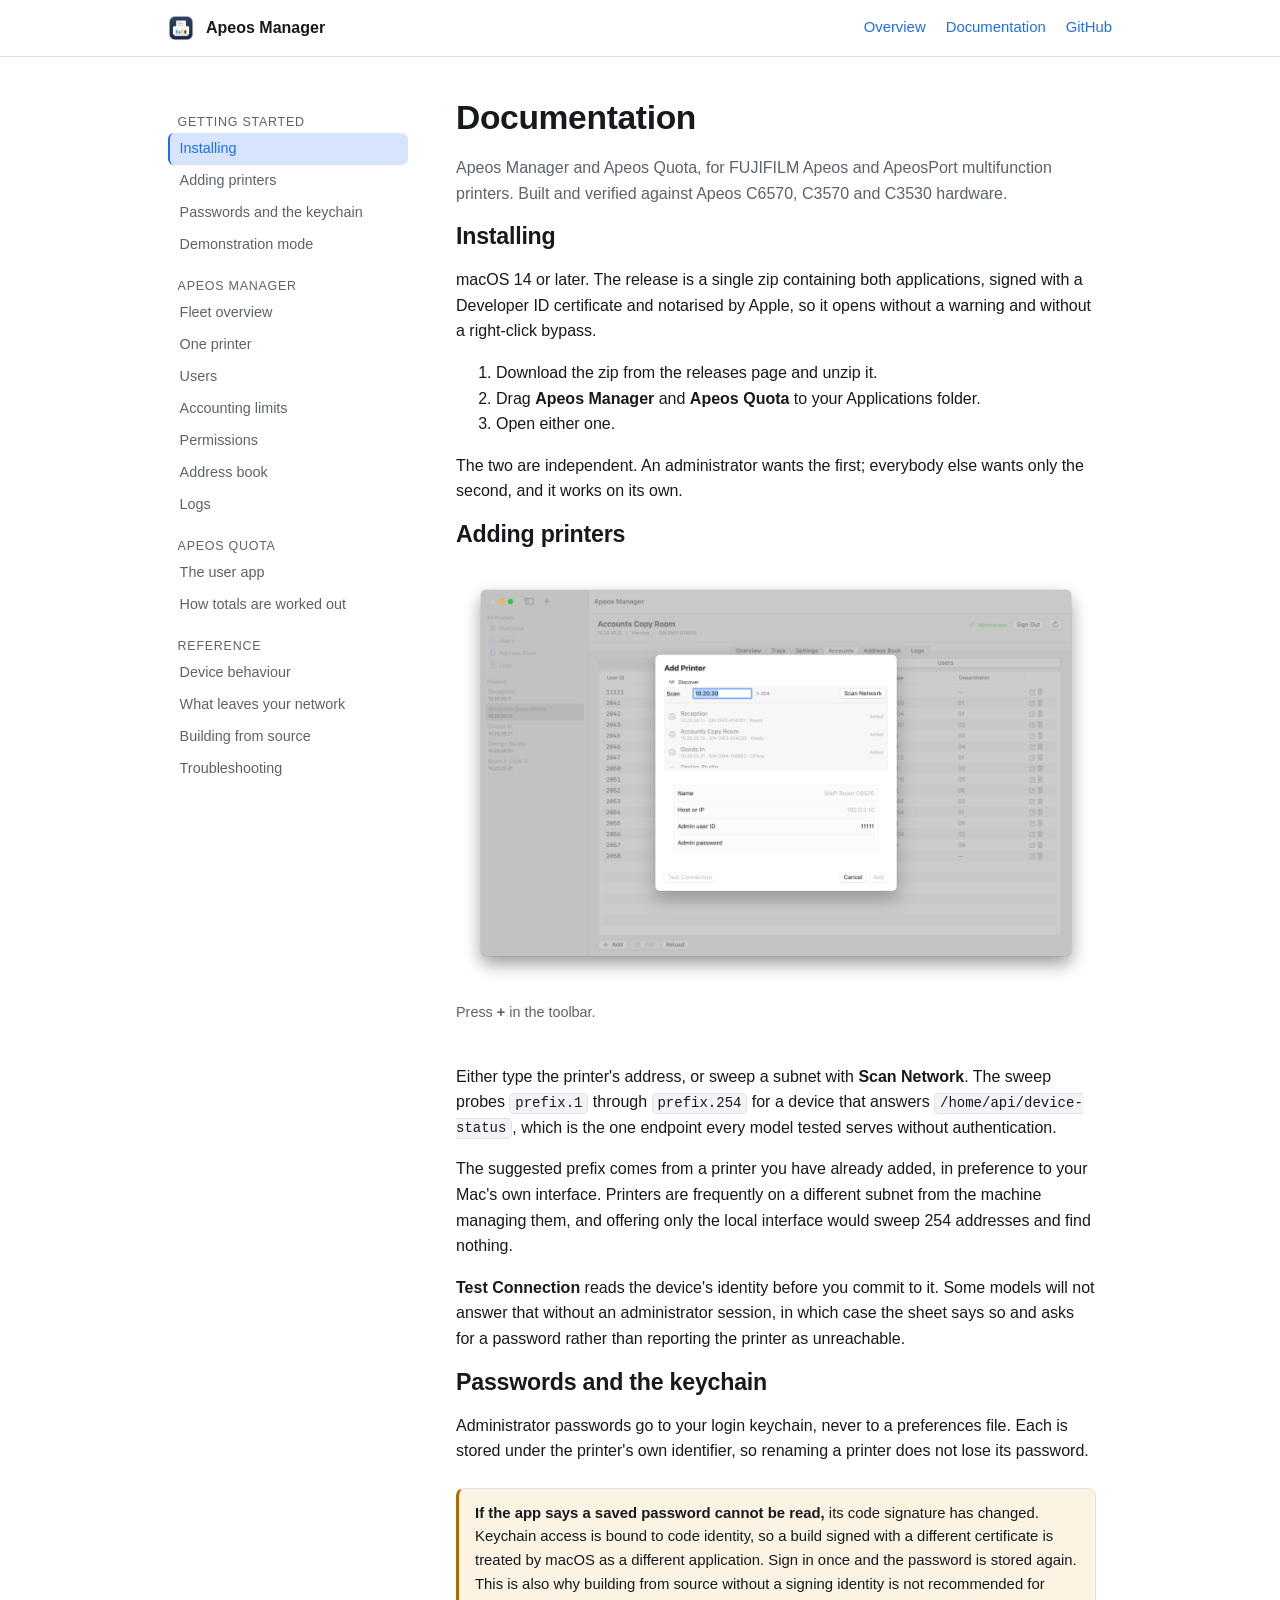
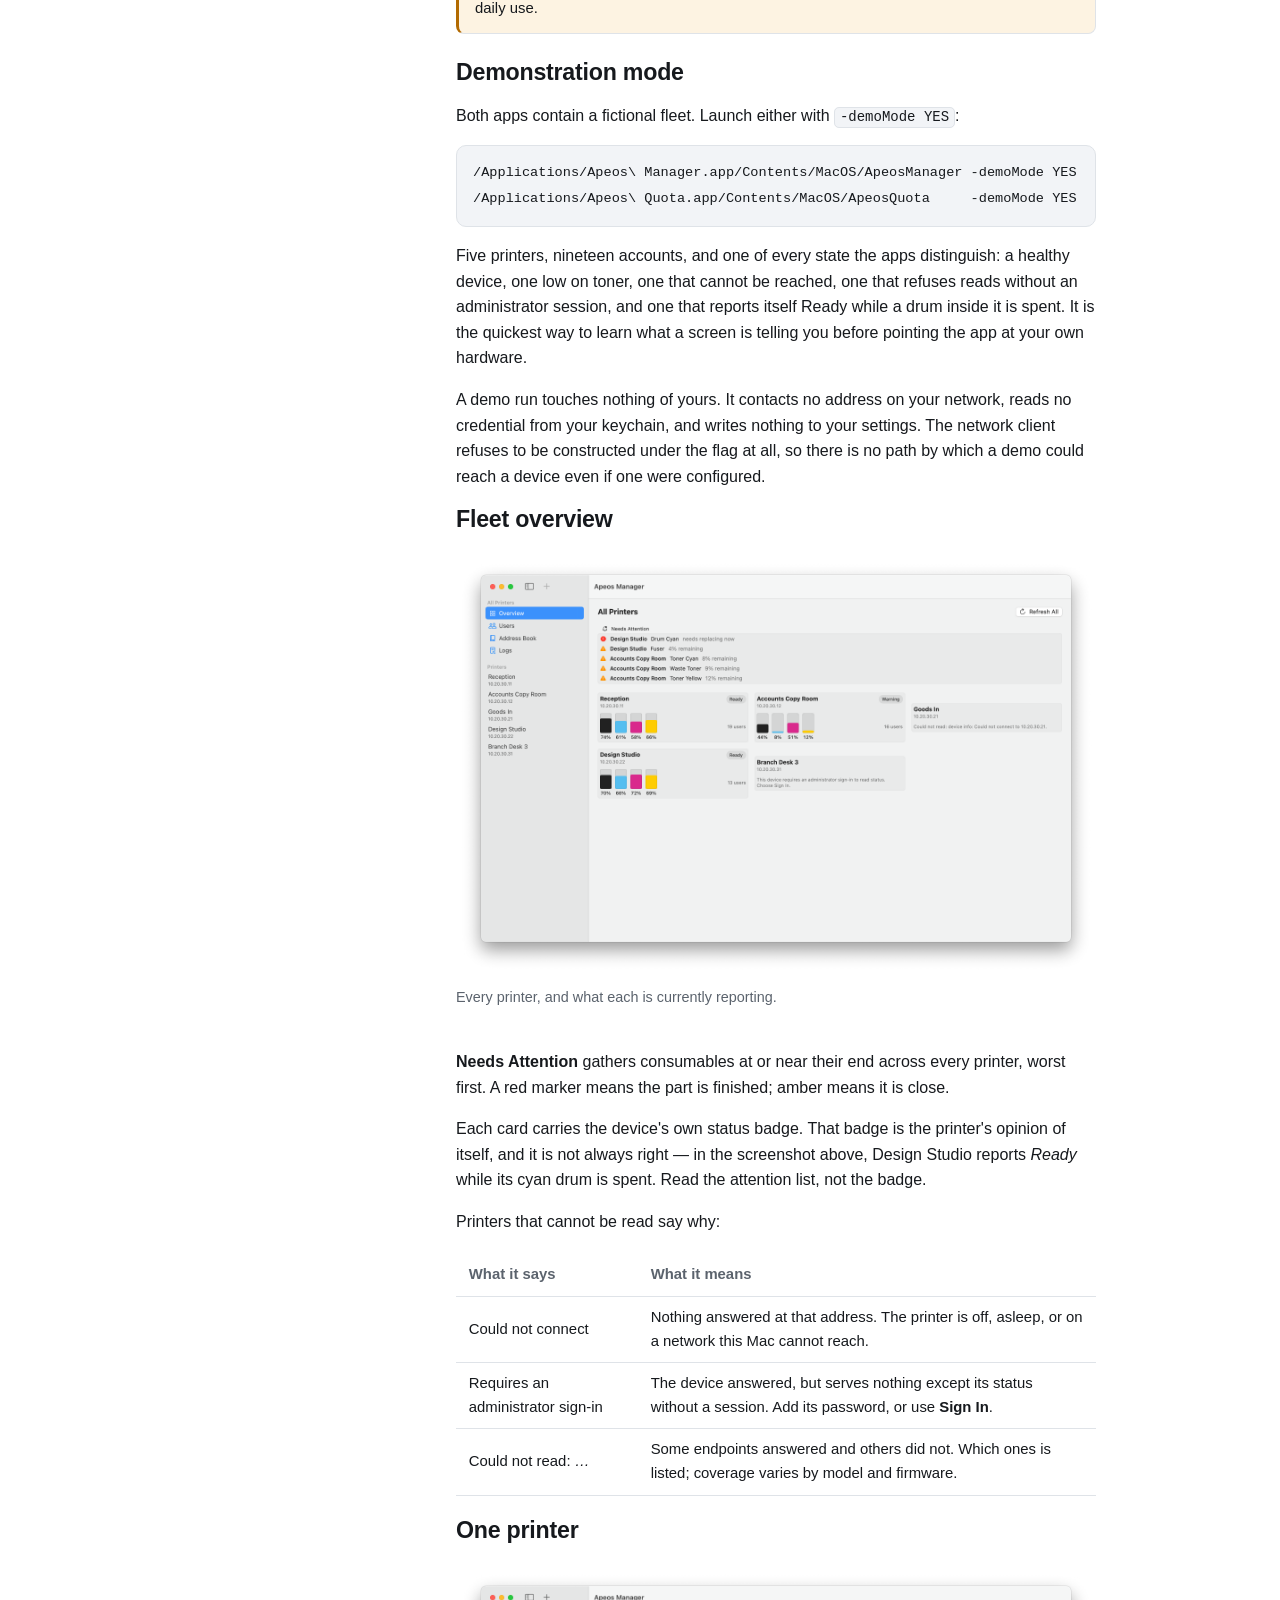
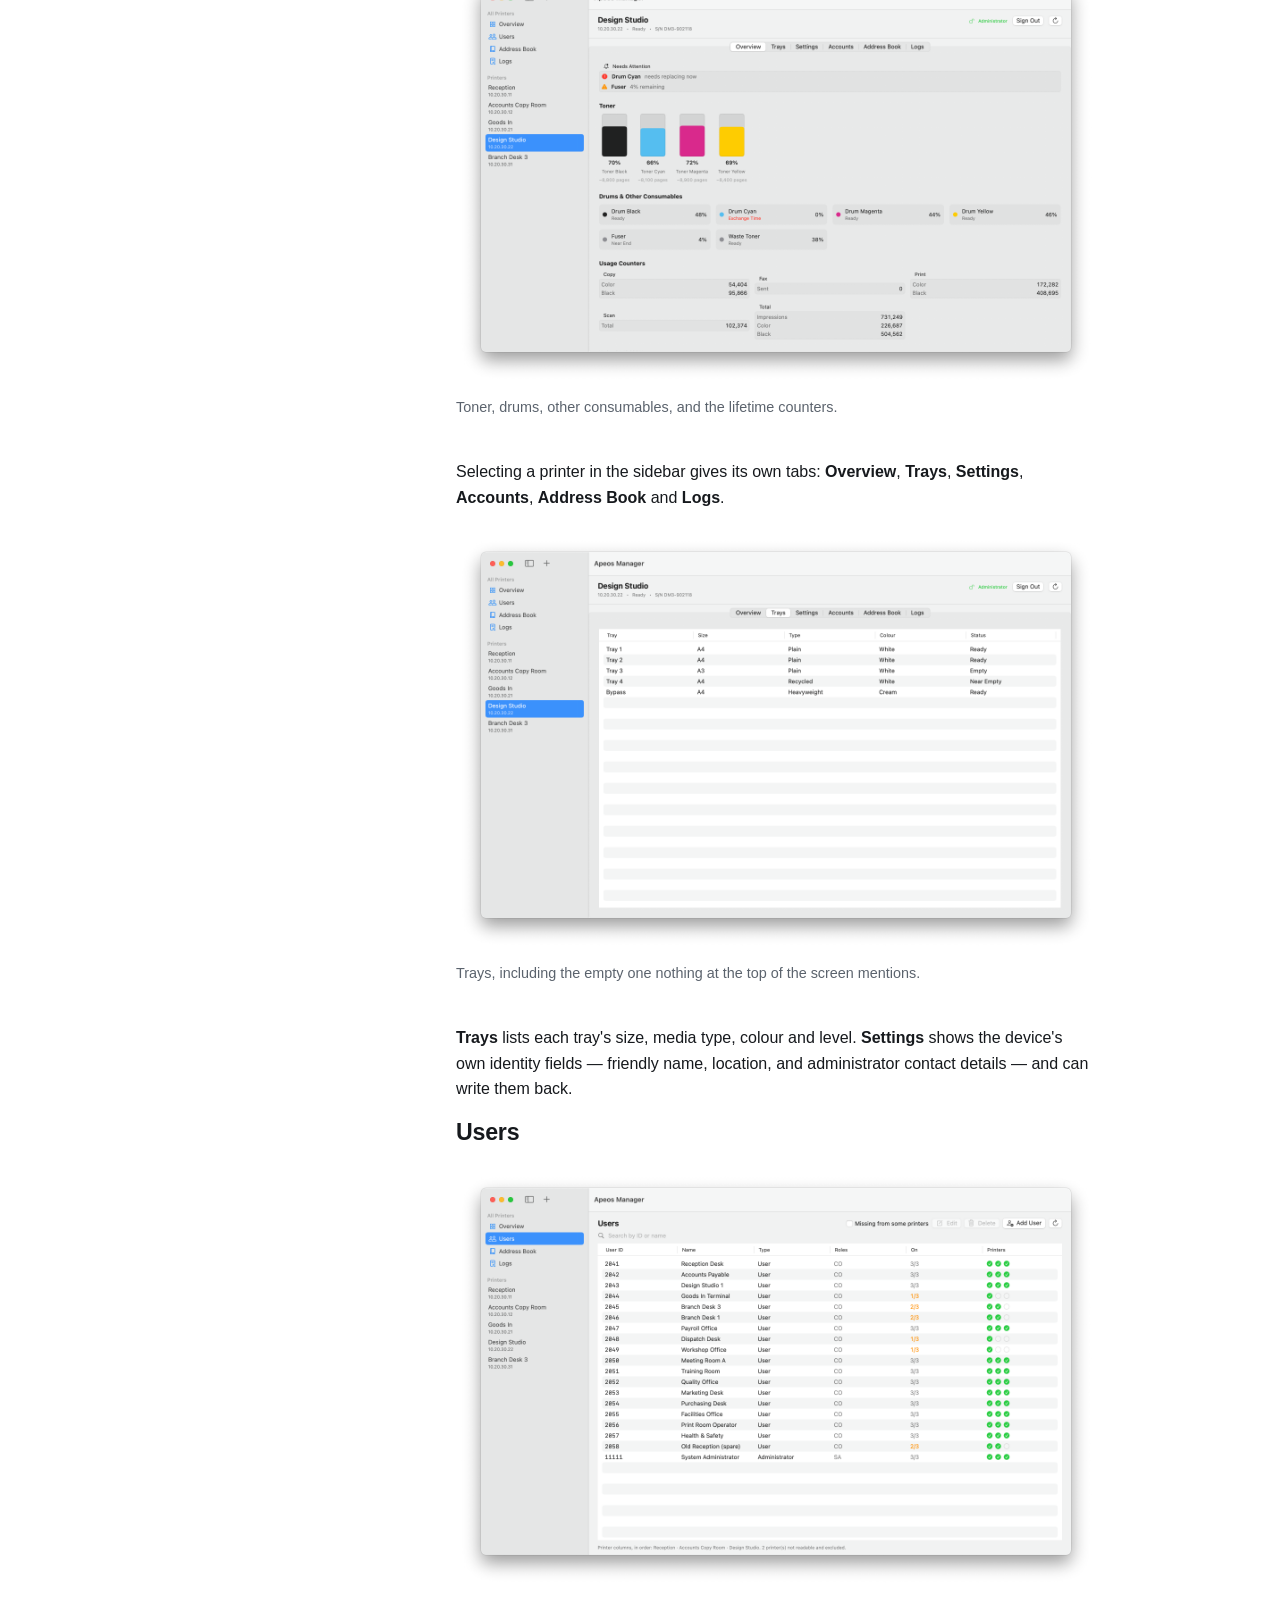
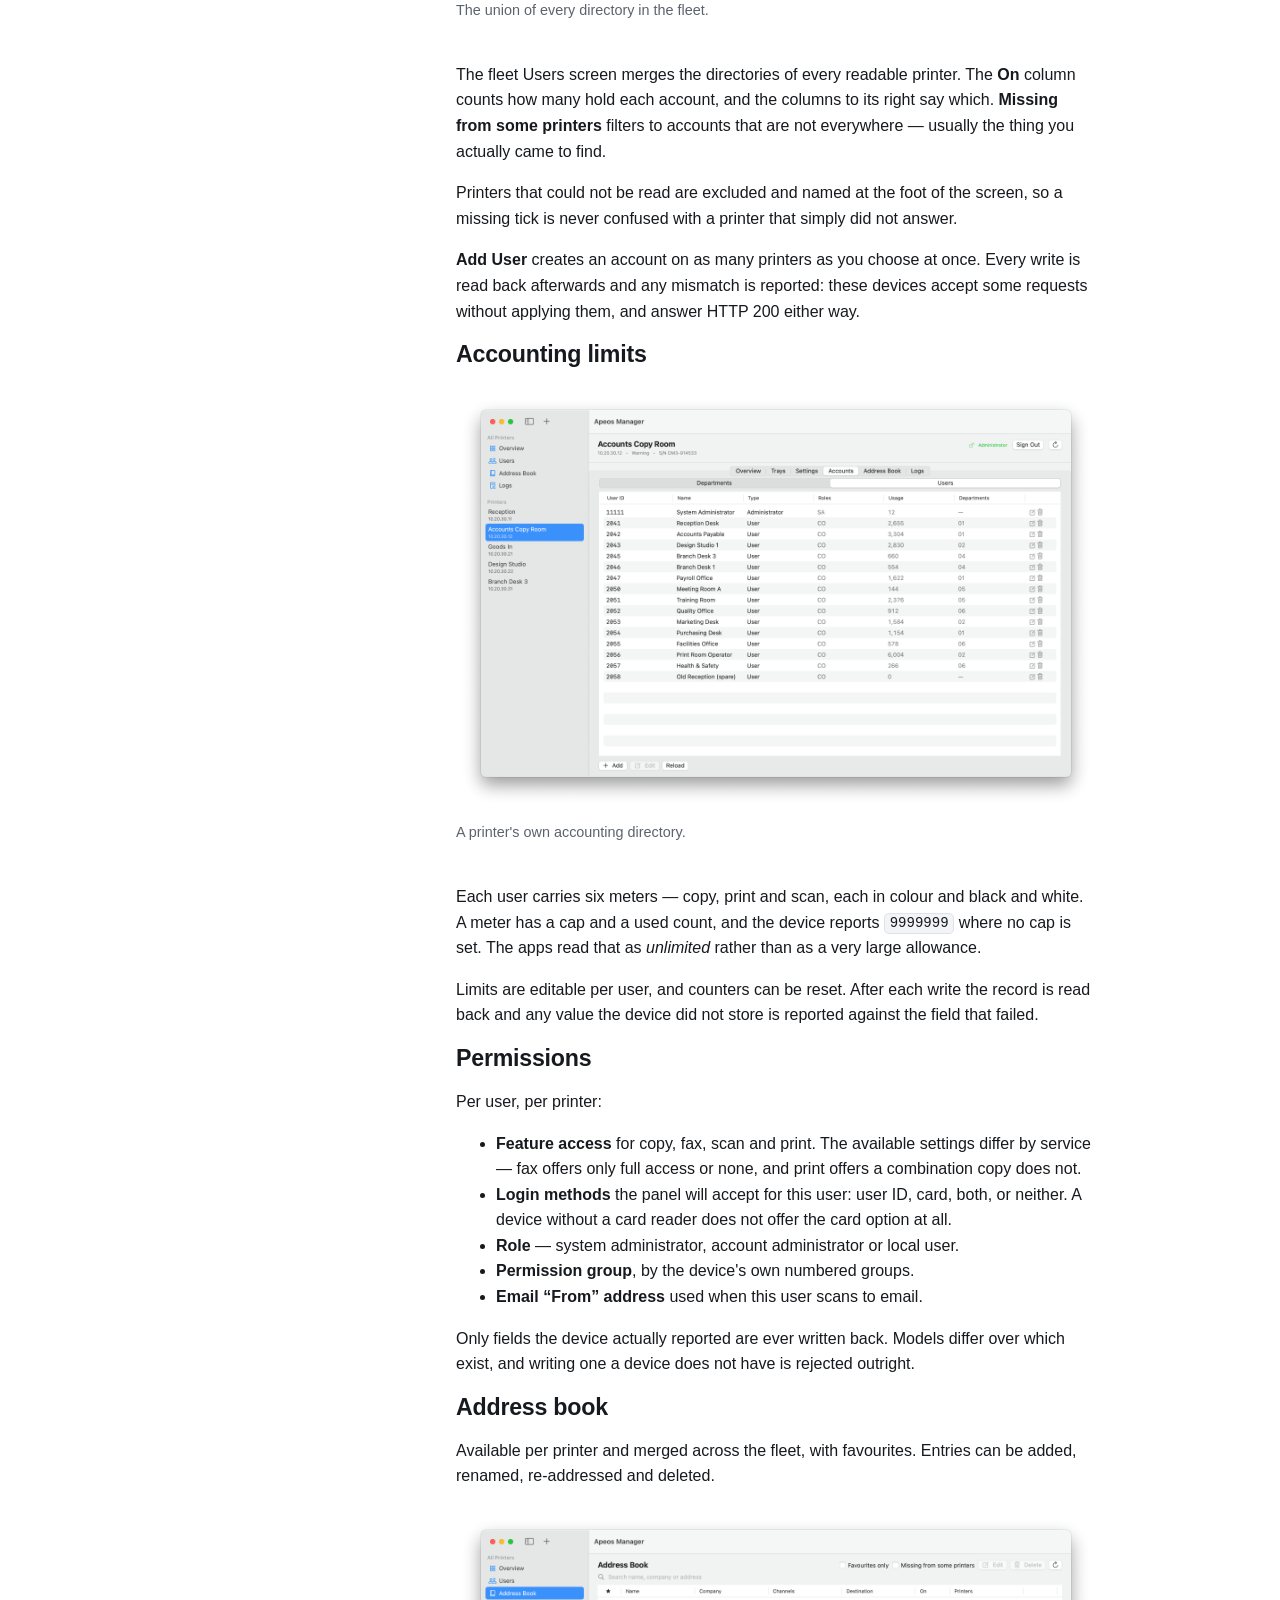
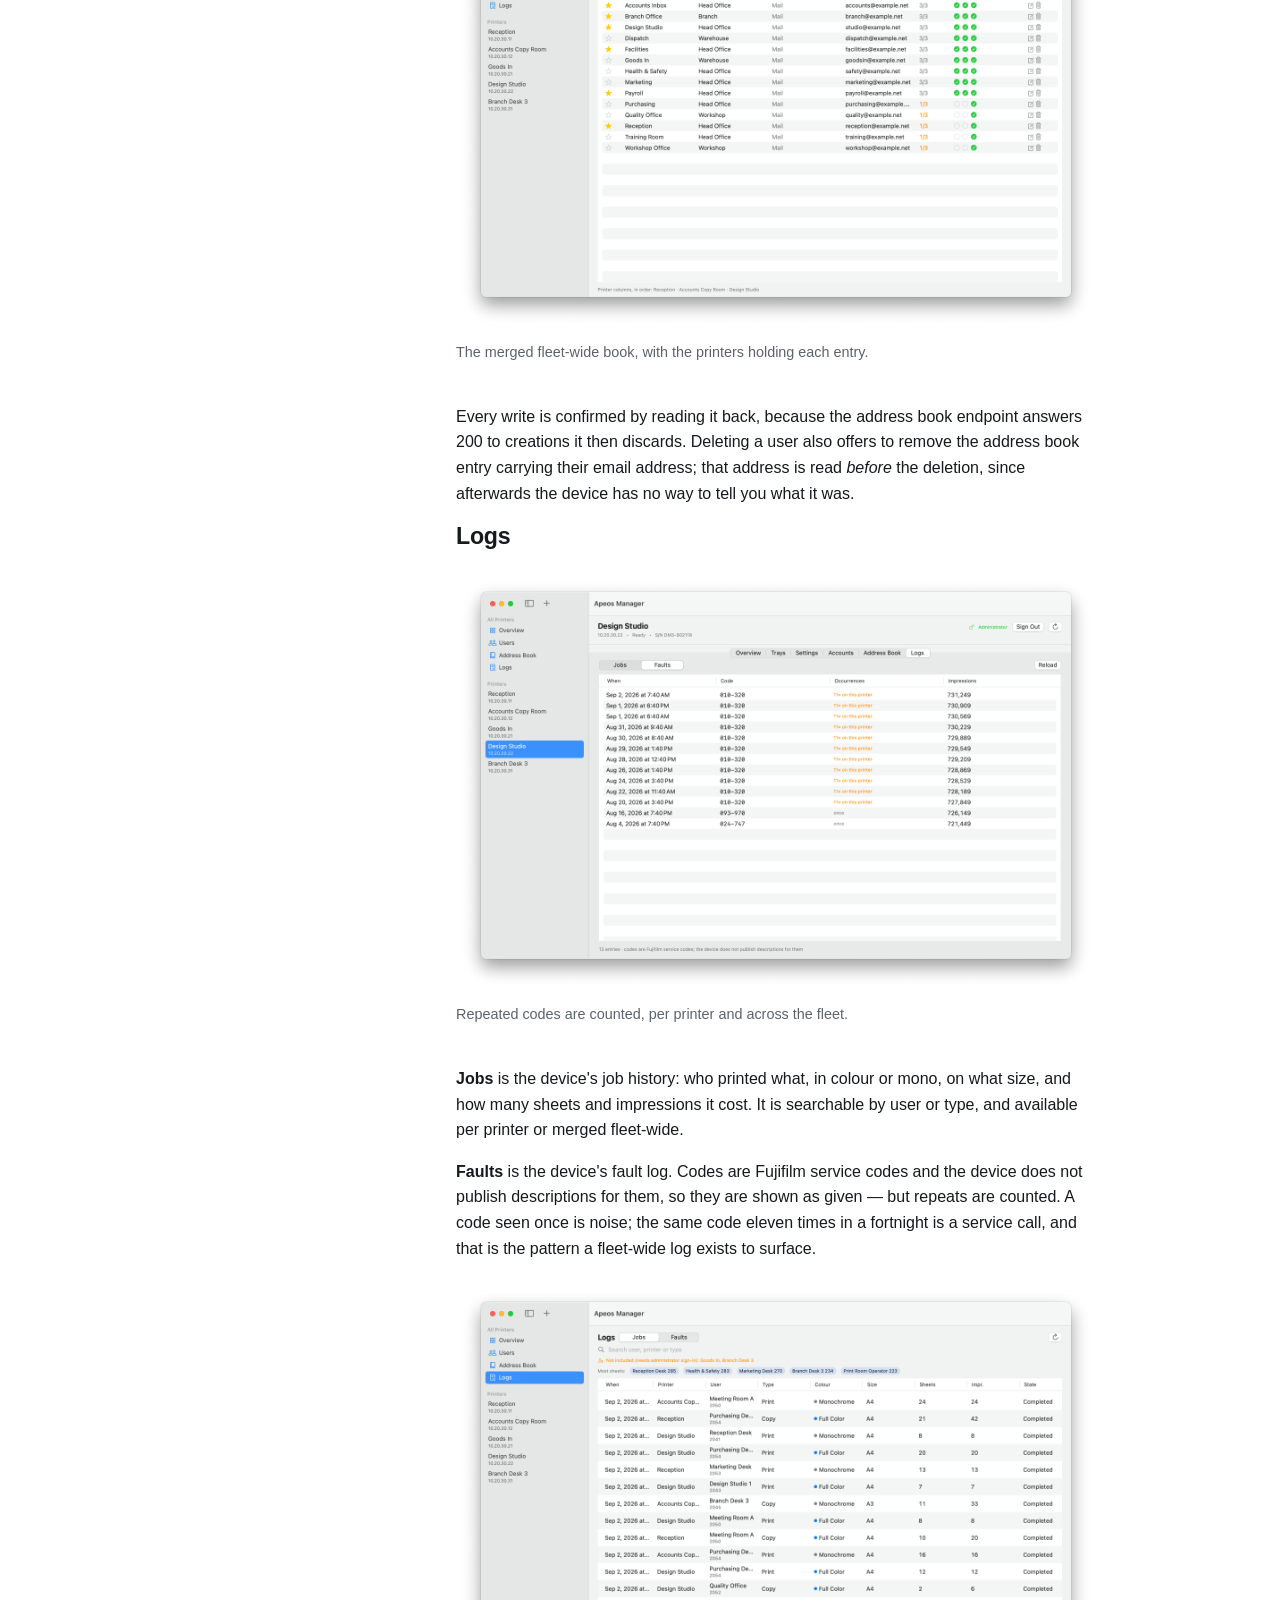
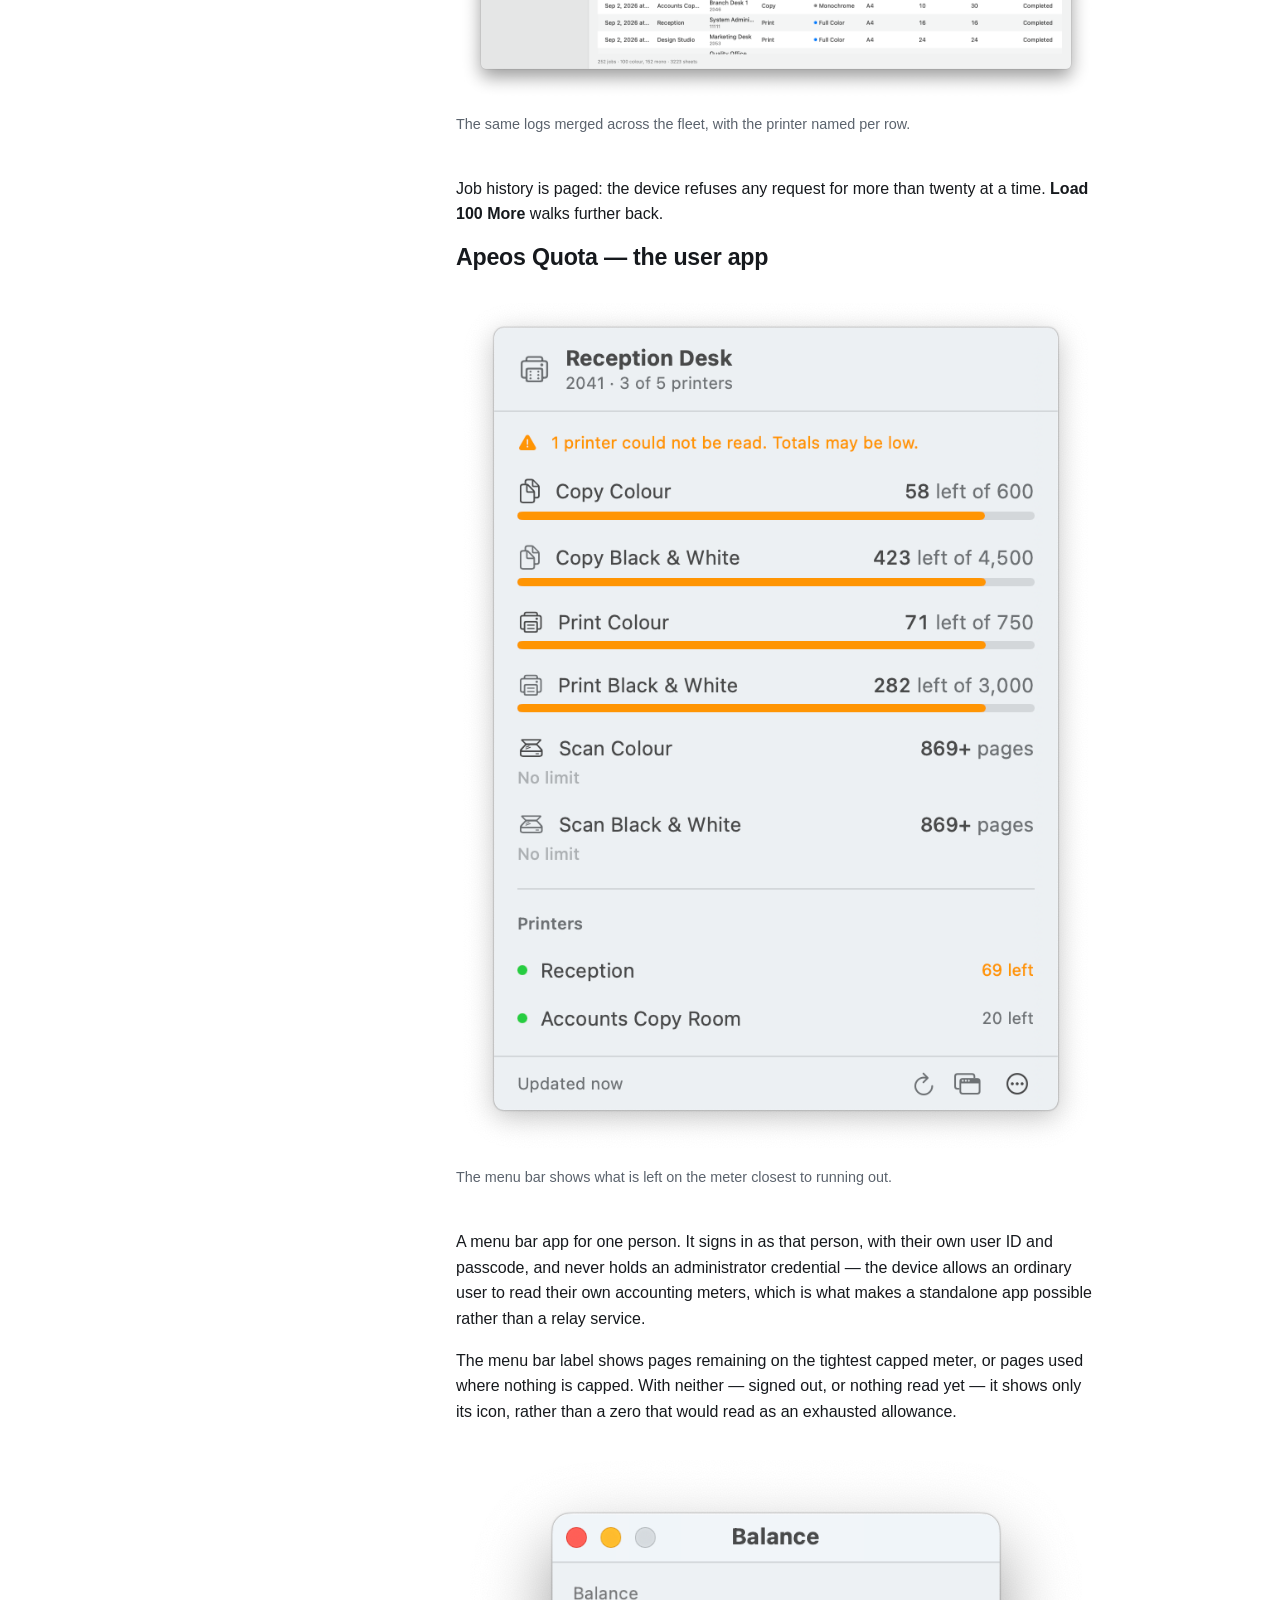
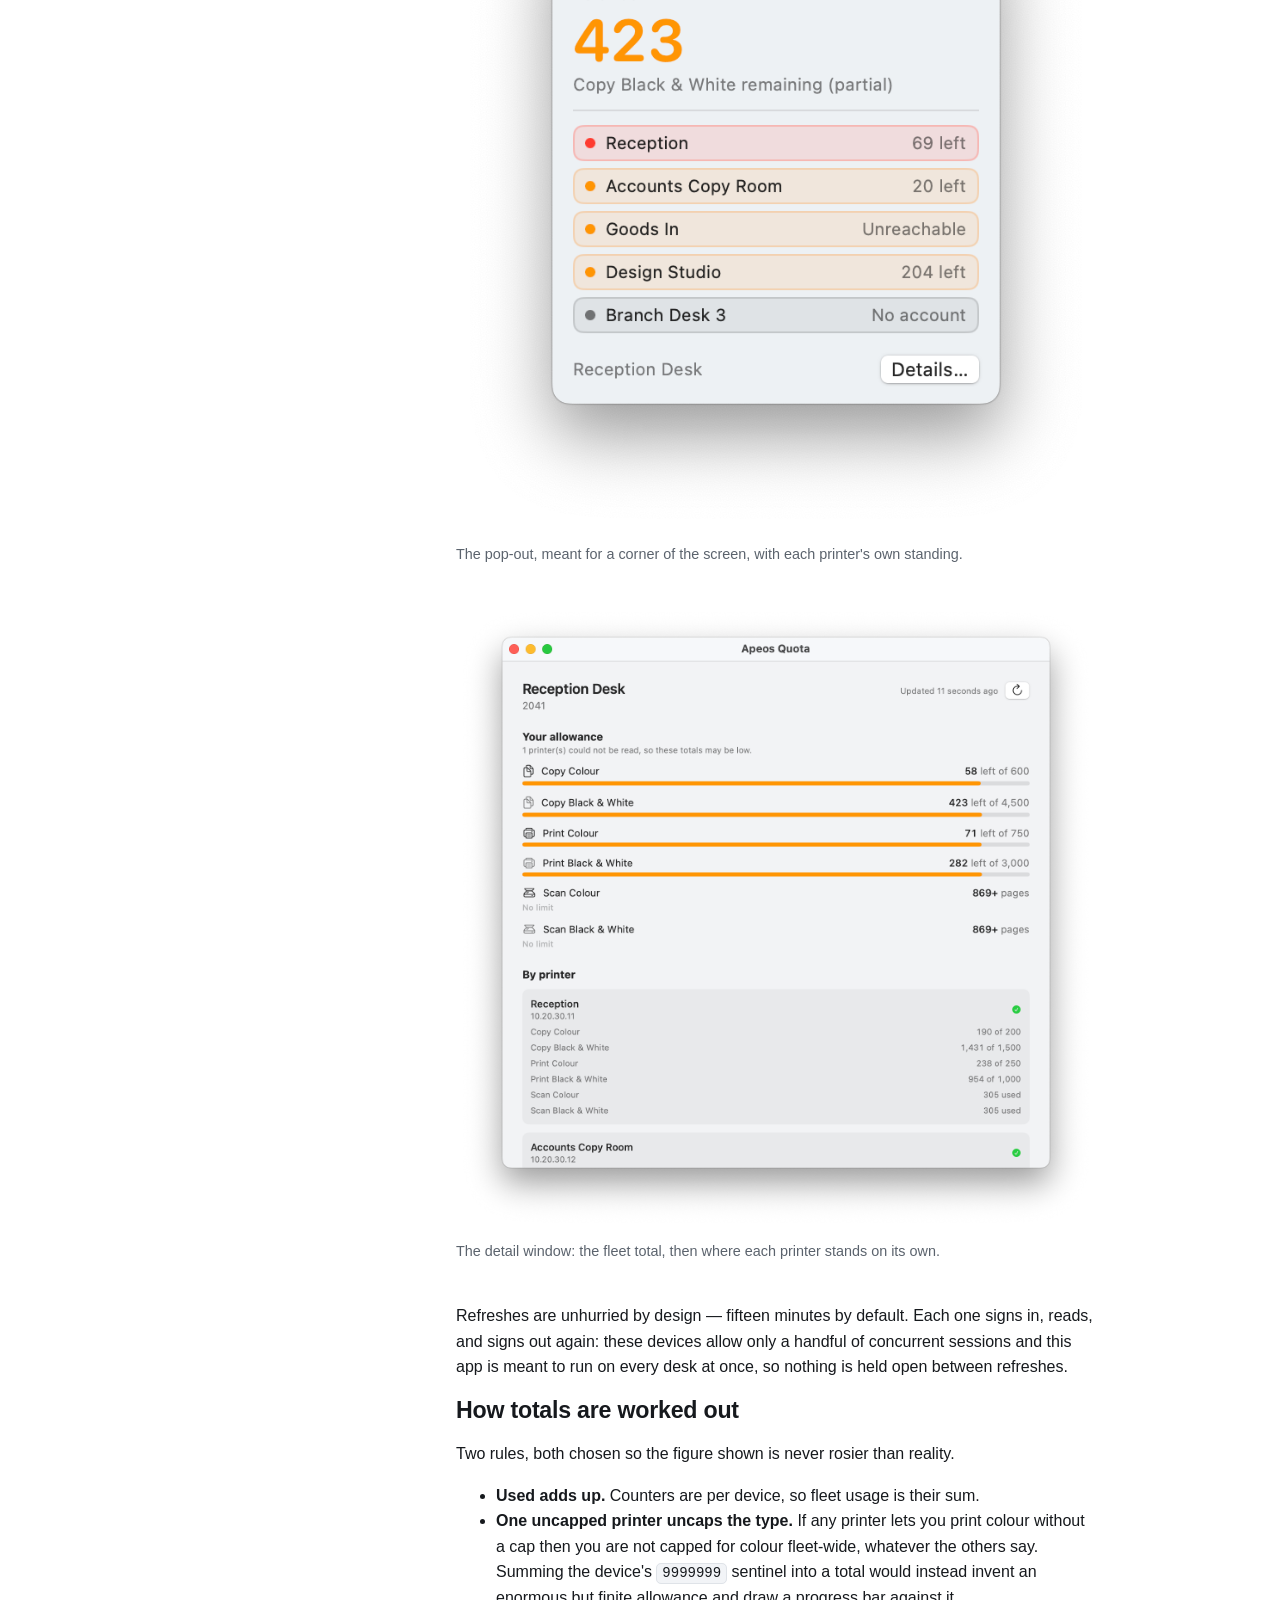
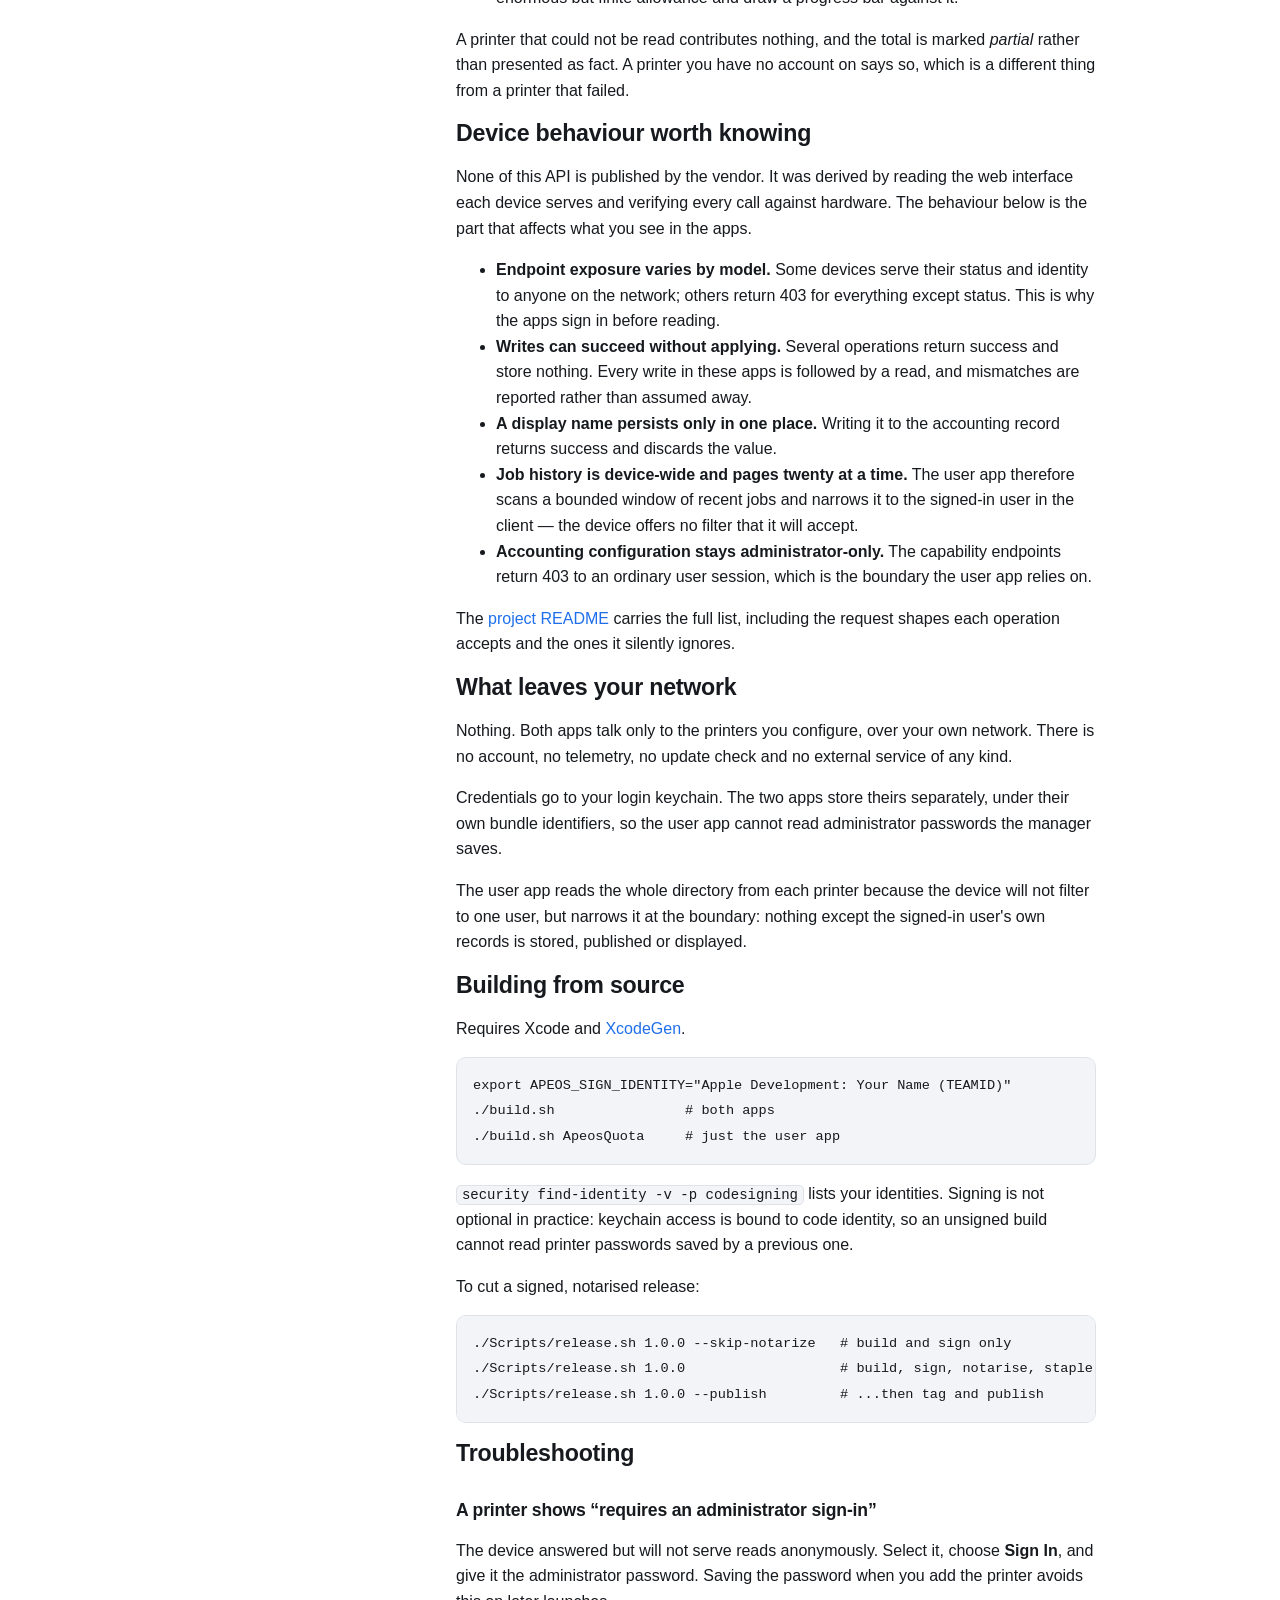
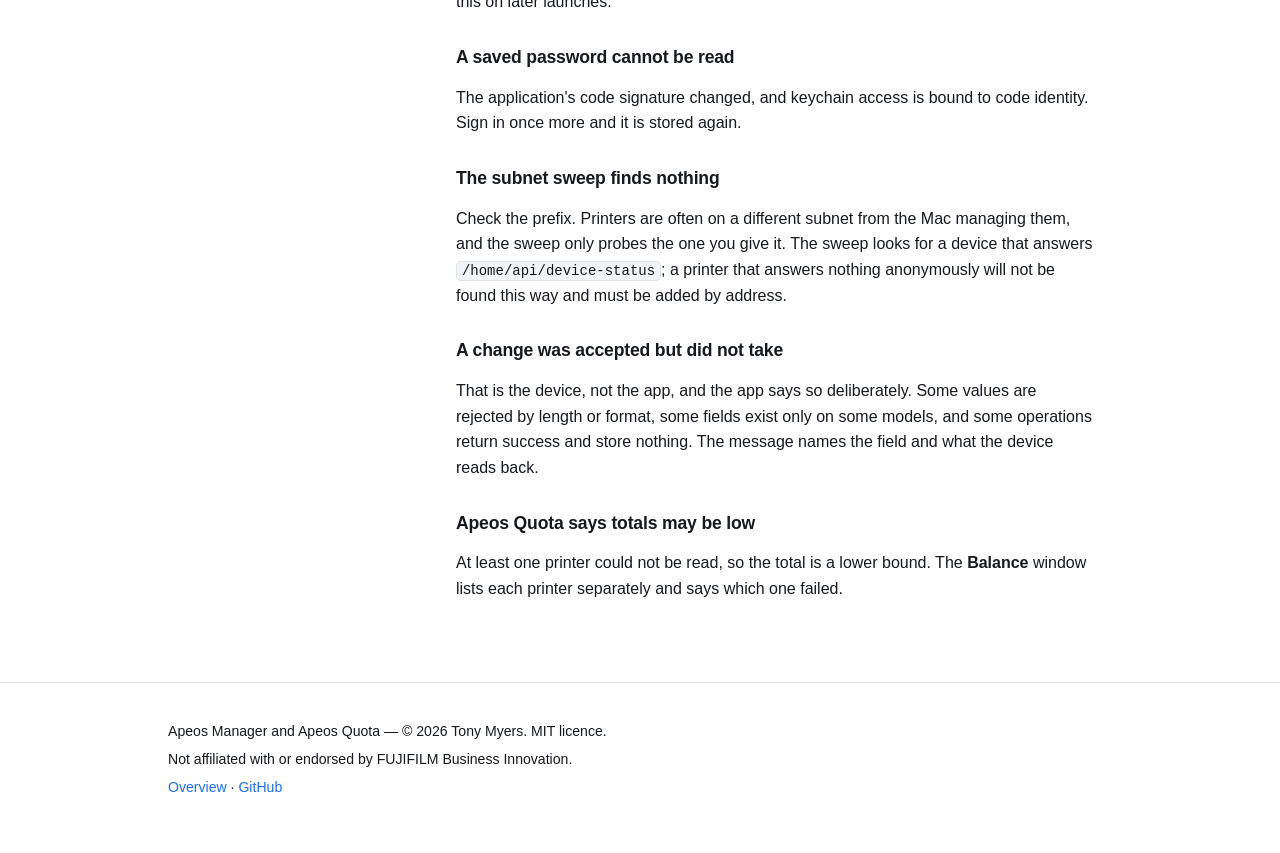
==== docs/documentation.html @ cca81536 "Add the documentation site Plain HTML and one stylesheet: no Jekyll, no generator, no npm, so what i" ====
<!doctype html>
<html lang="en">
<head>
<meta charset="utf-8">
<meta name="viewport" content="width=device-width, initial-scale=1">
<title>Documentation — Apeos Manager</title>
<meta name="description" content="The manual for Apeos Manager and Apeos Quota: every screen, what the devices allow, and the behaviour worth knowing before changing anything.">
<link rel="icon" href="assets/favicon.png" type="image/png">
<link rel="stylesheet" href="assets/style.css">
</head>
<body>

<header class="site-head">
  <div class="wrap">
    <img src="assets/icon.png" alt="Apeos Manager icon">
    <span class="name">Apeos Manager</span>
    <nav>
      <a href="index.html">Overview</a>
      <a href="documentation.html">Documentation</a>
      <a href="https://github.com/tony-nz/ApeosManager">GitHub</a>
    </nav>
  </div>
</header>

<main class="wrap" style="padding-top:2.5rem">
<div class="doc">

  <aside class="doc-nav">
    <ul>
      <li class="group">Getting started</li>
      <li><a href="#install">Installing</a></li>
      <li><a href="#adding">Adding printers</a></li>
      <li><a href="#passwords">Passwords and the keychain</a></li>
      <li><a href="#demo">Demonstration mode</a></li>

      <li class="group">Apeos Manager</li>
      <li><a href="#fleet-overview">Fleet overview</a></li>
      <li><a href="#printer">One printer</a></li>
      <li><a href="#users">Users</a></li>
      <li><a href="#usage">Accounting limits</a></li>
      <li><a href="#permissions">Permissions</a></li>
      <li><a href="#address-book">Address book</a></li>
      <li><a href="#logs">Logs</a></li>

      <li class="group">Apeos Quota</li>
      <li><a href="#quota">The user app</a></li>
      <li><a href="#quota-totals">How totals are worked out</a></li>

      <li class="group">Reference</li>
      <li><a href="#behaviour">Device behaviour</a></li>
      <li><a href="#privacy">What leaves your network</a></li>
      <li><a href="#building">Building from source</a></li>
      <li><a href="#troubleshooting">Troubleshooting</a></li>
    </ul>
  </aside>

  <div class="doc-body prose">
    <h1>Documentation</h1>
    <p class="dim">
      Apeos Manager and Apeos Quota, for FUJIFILM Apeos and ApeosPort multifunction
      printers. Built and verified against Apeos C6570, C3570 and C3530 hardware.
    </p>

    <section id="install">
      <h2>Installing</h2>
      <p>
        macOS 14 or later. The release is a single zip containing both applications,
        signed with a Developer ID certificate and notarised by Apple, so it opens
        without a warning and without a right-click bypass.
      </p>
      <ol>
        <li>Download the zip from the releases page and unzip it.</li>
        <li>Drag <strong>Apeos Manager</strong> and <strong>Apeos Quota</strong> to your
            Applications folder.</li>
        <li>Open either one.</li>
      </ol>
      <p>
        The two are independent. An administrator wants the first; everybody else wants
        only the second, and it works on its own.
      </p>
    </section>

    <section id="adding">
      <h2>Adding printers</h2>
      <figure>
        <img src="screenshots/add-printer.png"
             alt="The Add Printer sheet: a Scan field pre-filled with a subnet prefix, a
                  Scan Network button, a list of discovered printers with addresses,
                  serial numbers and status, and fields for name, host, admin user ID
                  and admin password.">
        <figcaption>Press <strong>+</strong> in the toolbar.</figcaption>
      </figure>
      <p>
        Either type the printer's address, or sweep a subnet with <strong>Scan
        Network</strong>. The sweep probes <code>prefix.1</code> through
        <code>prefix.254</code> for a device that answers
        <code>/home/api/device-status</code>, which is the one endpoint every model
        tested serves without authentication.
      </p>
      <p>
        The suggested prefix comes from a printer you have already added, in preference
        to your Mac's own interface. Printers are frequently on a different subnet from
        the machine managing them, and offering only the local interface would sweep 254
        addresses and find nothing.
      </p>
      <p>
        <strong>Test Connection</strong> reads the device's identity before you commit to
        it. Some models will not answer that without an administrator session, in which
        case the sheet says so and asks for a password rather than reporting the printer
        as unreachable.
      </p>
    </section>

    <section id="passwords">
      <h2>Passwords and the keychain</h2>
      <p>
        Administrator passwords go to your login keychain, never to a preferences file.
        Each is stored under the printer's own identifier, so renaming a printer does not
        lose its password.
      </p>
      <div class="note">
        <strong>If the app says a saved password cannot be read,</strong> its code
        signature has changed. Keychain access is bound to code identity, so a build
        signed with a different certificate is treated by macOS as a different
        application. Sign in once and the password is stored again. This is also why
        building from source without a signing identity is not recommended for daily use.
      </div>
    </section>

    <section id="demo">
      <h2>Demonstration mode</h2>
      <p>
        Both apps contain a fictional fleet. Launch either with
        <code>-demoMode YES</code>:
      </p>
<pre><code>/Applications/Apeos\ Manager.app/Contents/MacOS/ApeosManager -demoMode YES
/Applications/Apeos\ Quota.app/Contents/MacOS/ApeosQuota     -demoMode YES</code></pre>
      <p>
        Five printers, nineteen accounts, and one of every state the apps distinguish: a
        healthy device, one low on toner, one that cannot be reached, one that refuses
        reads without an administrator session, and one that reports itself Ready while a
        drum inside it is spent. It is the quickest way to learn what a screen is telling
        you before pointing the app at your own hardware.
      </p>
      <p>
        A demo run touches nothing of yours. It contacts no address on your network,
        reads no credential from your keychain, and writes nothing to your settings. The
        network client refuses to be constructed under the flag at all, so there is no
        path by which a demo could reach a device even if one were configured.
      </p>
    </section>

    <section id="fleet-overview">
      <h2>Fleet overview</h2>
      <figure>
        <img src="screenshots/fleet-overview.png"
             alt="Fleet overview with a Needs Attention list above cards for each
                  printer, showing ready, warning, unreachable and sign-in-required
                  states side by side.">
        <figcaption>Every printer, and what each is currently reporting.</figcaption>
      </figure>
      <p>
        <strong>Needs Attention</strong> gathers consumables at or near their end across
        every printer, worst first. A red marker means the part is finished; amber means
        it is close.
      </p>
      <p>
        Each card carries the device's own status badge. That badge is the printer's
        opinion of itself, and it is not always right &mdash; in the screenshot above,
        Design Studio reports <em>Ready</em> while its cyan drum is spent. Read the
        attention list, not the badge.
      </p>
      <p>Printers that cannot be read say why:</p>
      <div class="table-scroll">
        <table>
          <thead><tr><th>What it says</th><th>What it means</th></tr></thead>
          <tbody>
            <tr>
              <td>Could not connect</td>
              <td>Nothing answered at that address. The printer is off, asleep, or on a
                  network this Mac cannot reach.</td>
            </tr>
            <tr>
              <td>Requires an administrator sign-in</td>
              <td>The device answered, but serves nothing except its status without a
                  session. Add its password, or use <strong>Sign In</strong>.</td>
            </tr>
            <tr>
              <td>Could not read: <em>&hellip;</em></td>
              <td>Some endpoints answered and others did not. Which ones is listed;
                  coverage varies by model and firmware.</td>
            </tr>
          </tbody>
        </table>
      </div>
    </section>

    <section id="printer">
      <h2>One printer</h2>
      <figure>
        <img src="screenshots/printer-overview.png"
             alt="A single printer's Overview tab: header reading Ready, four toner
                  gauges near seventy per cent, a consumables list with Drum Cyan at zero
                  per cent marked Exchange Time and the fuser at four per cent, and usage
                  counters below.">
        <figcaption>Toner, drums, other consumables, and the lifetime counters.</figcaption>
      </figure>
      <p>
        Selecting a printer in the sidebar gives its own tabs: <strong>Overview</strong>,
        <strong>Trays</strong>, <strong>Settings</strong>, <strong>Accounts</strong>,
        <strong>Address Book</strong> and <strong>Logs</strong>.
      </p>
      <figure>
        <img src="screenshots/printer-trays.png"
             alt="A printer's Trays tab listing five trays with their paper size, media
                  type, colour and level, one of them empty.">
        <figcaption>Trays, including the empty one nothing at the top of the screen mentions.</figcaption>
      </figure>
      <p>
        <strong>Trays</strong> lists each tray's size, media type, colour and level.
        <strong>Settings</strong> shows the device's own identity fields &mdash; friendly
        name, location, and administrator contact details &mdash; and can write them
        back.
      </p>
    </section>

    <section id="users">
      <h2>Users</h2>
      <figure>
        <img src="screenshots/fleet-users.png"
             alt="The fleet-wide Users list: accounts with ID, name, type and role, a
                  count of how many printers hold each account, and a tick per printer
                  column.">
        <figcaption>The union of every directory in the fleet.</figcaption>
      </figure>
      <p>
        The fleet Users screen merges the directories of every readable printer. The
        <strong>On</strong> column counts how many hold each account, and the columns to
        its right say which. <strong>Missing from some printers</strong> filters to
        accounts that are not everywhere &mdash; usually the thing you actually came to
        find.
      </p>
      <p>
        Printers that could not be read are excluded and named at the foot of the screen,
        so a missing tick is never confused with a printer that simply did not answer.
      </p>
      <p>
        <strong>Add User</strong> creates an account on as many printers as you choose at
        once. Every write is read back afterwards and any mismatch is reported: these
        devices accept some requests without applying them, and answer HTTP 200 either
        way.
      </p>
    </section>

    <section id="usage">
      <h2>Accounting limits</h2>
      <figure>
        <img src="screenshots/printer-accounts.png"
             alt="One printer's Accounts tab showing its users with per-user usage totals
                  and department numbers, and Departments and Users segments above.">
        <figcaption>A printer's own accounting directory.</figcaption>
      </figure>
      <p>
        Each user carries six meters &mdash; copy, print and scan, each in colour and
        black and white. A meter has a cap and a used count, and the device reports
        <code>9999999</code> where no cap is set. The apps read that as
        <em>unlimited</em> rather than as a very large allowance.
      </p>
      <p>
        Limits are editable per user, and counters can be reset. After each write the
        record is read back and any value the device did not store is reported against
        the field that failed.
      </p>
    </section>

    <section id="permissions">
      <h2>Permissions</h2>
      <p>Per user, per printer:</p>
      <ul>
        <li><strong>Feature access</strong> for copy, fax, scan and print. The available
            settings differ by service &mdash; fax offers only full access or none, and
            print offers a combination copy does not.</li>
        <li><strong>Login methods</strong> the panel will accept for this user: user ID,
            card, both, or neither. A device without a card reader does not offer the
            card option at all.</li>
        <li><strong>Role</strong> &mdash; system administrator, account administrator or
            local user.</li>
        <li><strong>Permission group</strong>, by the device's own numbered groups.</li>
        <li><strong>Email &ldquo;From&rdquo; address</strong> used when this user scans to
            email.</li>
      </ul>
      <p>
        Only fields the device actually reported are ever written back. Models differ over
        which exist, and writing one a device does not have is rejected outright.
      </p>
    </section>

    <section id="address-book">
      <h2>Address book</h2>
      <p>
        Available per printer and merged across the fleet, with favourites. Entries can be
        added, renamed, re-addressed and deleted.
      </p>
      <figure>
        <img src="screenshots/fleet-address-book.png"
             alt="The fleet-wide address book, listing contacts with their email
                  addresses and which printers hold each entry.">
        <figcaption>The merged fleet-wide book, with the printers holding each entry.</figcaption>
      </figure>
      <p>
        Every write is confirmed by reading it back, because the address book endpoint
        answers 200 to creations it then discards. Deleting a user also offers to remove
        the address book entry carrying their email address; that address is read
        <em>before</em> the deletion, since afterwards the device has no way to tell you
        what it was.
      </p>
    </section>

    <section id="logs">
      <h2>Logs</h2>
      <figure>
        <img src="screenshots/printer-faults.png"
             alt="A printer's fault log: fault code 010-320 listed eleven times over a
                  fortnight, each row marked eleven times on this printer, alongside two
                  one-off codes.">
        <figcaption>Repeated codes are counted, per printer and across the fleet.</figcaption>
      </figure>
      <p>
        <strong>Jobs</strong> is the device's job history: who printed what, in colour or
        mono, on what size, and how many sheets and impressions it cost. It is searchable
        by user or type, and available per printer or merged fleet-wide.
      </p>
      <p>
        <strong>Faults</strong> is the device's fault log. Codes are Fujifilm service
        codes and the device does not publish descriptions for them, so they are shown as
        given &mdash; but repeats are counted. A code seen once is noise; the same code
        eleven times in a fortnight is a service call, and that is the pattern a
        fleet-wide log exists to surface.
      </p>
      <figure>
        <img src="screenshots/fleet-logs.png"
             alt="The fleet-wide log view, merging job history from every printer with a
                  column naming which printer each job ran on.">
        <figcaption>The same logs merged across the fleet, with the printer named per row.</figcaption>
      </figure>
      <p>
        Job history is paged: the device refuses any request for more than twenty at a
        time. <strong>Load 100 More</strong> walks further back.
      </p>
    </section>

    <section id="quota">
      <h2>Apeos Quota &mdash; the user app</h2>
      <figure>
        <img src="screenshots/quota-menu-bar.png"
             alt="The Apeos Quota popover showing Reception Desk's six meters, four
                  capped and close to their limits, two uncapped, and a warning that one
                  printer could not be read.">
        <figcaption>The menu bar shows what is left on the meter closest to running out.</figcaption>
      </figure>
      <p>
        A menu bar app for one person. It signs in as that person, with their own user ID
        and passcode, and never holds an administrator credential &mdash; the device
        allows an ordinary user to read their own accounting meters, which is what makes a
        standalone app possible rather than a relay service.
      </p>
      <p>
        The menu bar label shows pages remaining on the tightest capped meter, or pages
        used where nothing is capped. With neither &mdash; signed out, or nothing read yet
        &mdash; it shows only its icon, rather than a zero that would read as an exhausted
        allowance.
      </p>
      <figure>
        <img src="screenshots/quota-balance.png"
             alt="The Balance window: a large 423 for Copy Black and White remaining
                  marked partial, above a list of five printers showing amounts left,
                  one unreachable and one with no account.">
        <figcaption>
          The pop-out, meant for a corner of the screen, with each printer's own standing.
        </figcaption>
      </figure>
      <figure>
        <img src="screenshots/quota-detail.png"
             alt="The Apeos Quota detail window: Your allowance with six meters, then a
                  By printer section giving each device's own used-of-limit figures.">
        <figcaption>
          The detail window: the fleet total, then where each printer stands on its own.
        </figcaption>
      </figure>
      <p>
        Refreshes are unhurried by design &mdash; fifteen minutes by default. Each one
        signs in, reads, and signs out again: these devices allow only a handful of
        concurrent sessions and this app is meant to run on every desk at once, so nothing
        is held open between refreshes.
      </p>
    </section>

    <section id="quota-totals">
      <h2>How totals are worked out</h2>
      <p>Two rules, both chosen so the figure shown is never rosier than reality.</p>
      <ul>
        <li>
          <strong>Used adds up.</strong> Counters are per device, so fleet usage is their
          sum.
        </li>
        <li>
          <strong>One uncapped printer uncaps the type.</strong> If any printer lets you
          print colour without a cap then you are not capped for colour fleet-wide,
          whatever the others say. Summing the device's <code>9999999</code> sentinel into
          a total would instead invent an enormous but finite allowance and draw a
          progress bar against it.
        </li>
      </ul>
      <p>
        A printer that could not be read contributes nothing, and the total is marked
        <em>partial</em> rather than presented as fact. A printer you have no account on
        says so, which is a different thing from a printer that failed.
      </p>
    </section>

    <section id="behaviour">
      <h2>Device behaviour worth knowing</h2>
      <p>
        None of this API is published by the vendor. It was derived by reading the web
        interface each device serves and verifying every call against hardware. The
        behaviour below is the part that affects what you see in the apps.
      </p>
      <ul>
        <li>
          <strong>Endpoint exposure varies by model.</strong> Some devices serve their
          status and identity to anyone on the network; others return 403 for everything
          except status. This is why the apps sign in before reading.
        </li>
        <li>
          <strong>Writes can succeed without applying.</strong> Several operations return
          success and store nothing. Every write in these apps is followed by a read, and
          mismatches are reported rather than assumed away.
        </li>
        <li>
          <strong>A display name persists only in one place.</strong> Writing it to the
          accounting record returns success and discards the value.
        </li>
        <li>
          <strong>Job history is device-wide and pages twenty at a time.</strong> The user
          app therefore scans a bounded window of recent jobs and narrows it to the
          signed-in user in the client &mdash; the device offers no filter that it will
          accept.
        </li>
        <li>
          <strong>Accounting configuration stays administrator-only.</strong> The
          capability endpoints return 403 to an ordinary user session, which is the
          boundary the user app relies on.
        </li>
      </ul>
      <p>
        The <a href="https://github.com/tony-nz/ApeosManager#findings-worth-knowing">project
        README</a> carries the full list, including the request shapes each operation
        accepts and the ones it silently ignores.
      </p>
    </section>

    <section id="privacy">
      <h2>What leaves your network</h2>
      <p>
        Nothing. Both apps talk only to the printers you configure, over your own network.
        There is no account, no telemetry, no update check and no external service of any
        kind.
      </p>
      <p>
        Credentials go to your login keychain. The two apps store theirs separately, under
        their own bundle identifiers, so the user app cannot read administrator passwords
        the manager saves.
      </p>
      <p>
        The user app reads the whole directory from each printer because the device will
        not filter to one user, but narrows it at the boundary: nothing except the
        signed-in user's own records is stored, published or displayed.
      </p>
    </section>

    <section id="building">
      <h2>Building from source</h2>
      <p>Requires Xcode and <a href="https://github.com/yonaskolb/XcodeGen">XcodeGen</a>.</p>
<pre><code>export APEOS_SIGN_IDENTITY="Apple Development: Your Name (TEAMID)"
./build.sh                # both apps
./build.sh ApeosQuota     # just the user app</code></pre>
      <p>
        <code>security find-identity -v -p codesigning</code> lists your identities.
        Signing is not optional in practice: keychain access is bound to code identity, so
        an unsigned build cannot read printer passwords saved by a previous one.
      </p>
      <p>To cut a signed, notarised release:</p>
<pre><code>./Scripts/release.sh 1.0.0 --skip-notarize   # build and sign only
./Scripts/release.sh 1.0.0                   # build, sign, notarise, staple
./Scripts/release.sh 1.0.0 --publish         # ...then tag and publish</code></pre>
    </section>

    <section id="troubleshooting">
      <h2>Troubleshooting</h2>
      <h3>A printer shows &ldquo;requires an administrator sign-in&rdquo;</h3>
      <p>
        The device answered but will not serve reads anonymously. Select it, choose
        <strong>Sign In</strong>, and give it the administrator password. Saving the
        password when you add the printer avoids this on later launches.
      </p>

      <h3>A saved password cannot be read</h3>
      <p>
        The application's code signature changed, and keychain access is bound to code
        identity. Sign in once more and it is stored again.
      </p>

      <h3>The subnet sweep finds nothing</h3>
      <p>
        Check the prefix. Printers are often on a different subnet from the Mac managing
        them, and the sweep only probes the one you give it. The sweep looks for a device
        that answers <code>/home/api/device-status</code>; a printer that answers nothing
        anonymously will not be found this way and must be added by address.
      </p>

      <h3>A change was accepted but did not take</h3>
      <p>
        That is the device, not the app, and the app says so deliberately. Some values are
        rejected by length or format, some fields exist only on some models, and some
        operations return success and store nothing. The message names the field and what
        the device reads back.
      </p>

      <h3>Apeos Quota says totals may be low</h3>
      <p>
        At least one printer could not be read, so the total is a lower bound. The
        <strong>Balance</strong> window lists each printer separately and says which one
        failed.
      </p>
    </section>
  </div>

</div>
</main>

<footer>
  <div class="wrap">
    <p>Apeos Manager and Apeos Quota &mdash; &copy; 2026 Tony Myers. MIT licence.</p>
    <p>Not affiliated with or endorsed by FUJIFILM Business Innovation.</p>
    <p><a href="index.html">Overview</a> &middot;
       <a href="https://github.com/tony-nz/ApeosManager">GitHub</a></p>
  </div>
</footer>

<script>
// Scrollspy. A *set* of visible sections is tracked and the topmost wins, so scrolling
// up highlights the same section that scrolling down did -- taking whichever entry
// happened to fire last does not.
(function () {
    var sections = Array.prototype.slice.call(document.querySelectorAll('.doc-body section'));
    var links = Array.prototype.slice.call(document.querySelectorAll('.doc-nav a'));
    if (!sections.length || !('IntersectionObserver' in window)) { return; }
    var visible = {};

    var observer = new IntersectionObserver(function (entries) {
        entries.forEach(function (entry) {
            if (entry.isIntersecting) { visible[entry.target.id] = true; }
            else { delete visible[entry.target.id]; }
        });
        var current = null;
        for (var i = 0; i < sections.length; i++) {
            if (visible[sections[i].id]) { current = sections[i]; break; }
        }
        links.forEach(function (a) {
            a.classList.toggle('active',
                !!current && a.getAttribute('href') === '#' + current.id);
        });
    }, { rootMargin: '-72px 0px -70% 0px' });

    sections.forEach(function (s) { observer.observe(s); });
})();
</script>

</body>
</html>
---- docs/assets/style.css ----
/* Apeos Manager — one stylesheet, no build step, no web fonts.
   The light palette is defined on :root and only the properties are redefined in the
   dark block, so no colour has its only definition inside a media query. */

:root {
    --bg: #ffffff;
    --bg-soft: #f6f7f9;
    --bg-sunken: #eceef1;
    --text: #16191d;
    --text-dim: #5b636d;
    --line: #dfe3e8;
    --accent: #1f6feb;
    --accent-dim: #d6e4fd;
    --warn: #b26a00;
    --warn-bg: #fdf3e2;
    --code-bg: #f2f4f7;
    --shadow: 0 1px 2px rgba(0, 0, 0, .06), 0 8px 24px rgba(0, 0, 0, .07);
    --radius: 10px;
    --sans: -apple-system, BlinkMacSystemFont, "Segoe UI", Roboto, "Helvetica Neue", Arial, sans-serif;
    --mono: ui-monospace, SFMono-Regular, "SF Mono", Menlo, Consolas, monospace;
}

@media (prefers-color-scheme: dark) {
    :root {
        --bg: #14171a;
        --bg-soft: #1b1f24;
        --bg-sunken: #22272e;
        --text: #e8eaed;
        --text-dim: #9aa4b1;
        --line: #2c333b;
        --accent: #6ea8ff;
        --accent-dim: #1d3559;
        --warn: #e2a44a;
        --warn-bg: #2e2413;
        --code-bg: #1b1f24;
        --shadow: 0 1px 2px rgba(0, 0, 0, .4), 0 8px 24px rgba(0, 0, 0, .45);
    }
}

* { box-sizing: border-box; }

html { -webkit-text-size-adjust: 100%; }

body {
    margin: 0;
    background: var(--bg);
    color: var(--text);
    font: 16px/1.6 var(--sans);
}

/* Prose is capped; figures and tables are allowed the full column. */
.wrap { max-width: 62rem; margin: 0 auto; padding: 0 1.5rem; }
.prose { max-width: 40rem; }

a { color: var(--accent); text-decoration: none; }
a:hover { text-decoration: underline; }

h1, h2, h3 { line-height: 1.25; letter-spacing: -.01em; }
h1 { font-size: 2.1rem; margin: 0 0 .5rem; }
h2 { font-size: 1.45rem; margin: 3rem 0 .75rem; }
h3 { font-size: 1.1rem; margin: 2rem 0 .5rem; }
p, li { color: var(--text); }
.dim { color: var(--text-dim); }

code, kbd {
    font-family: var(--mono);
    font-size: .875em;
    background: var(--code-bg);
    border: 1px solid var(--line);
    border-radius: 5px;
    padding: .1em .35em;
}

pre {
    background: var(--code-bg);
    border: 1px solid var(--line);
    border-radius: var(--radius);
    padding: .9rem 1rem;
    overflow-x: auto;          /* wide code scrolls itself, never the page */
}
pre code { background: none; border: 0; padding: 0; font-size: .85rem; }

/* ---- header ---- */

.site-head {
    position: sticky; top: 0; z-index: 10;
    background: color-mix(in srgb, var(--bg) 88%, transparent);
    backdrop-filter: saturate(180%) blur(12px);
    border-bottom: 1px solid var(--line);
}
.site-head .wrap { display: flex; align-items: center; gap: .75rem; height: 56px; }
.site-head img { width: 26px; height: 26px; border-radius: 6px; }
.site-head .name { font-weight: 600; color: var(--text); }
.site-head nav { margin-left: auto; display: flex; gap: 1.25rem; font-size: .93rem; }

/* ---- hero ---- */

.hero { padding: 3.5rem 0 1rem; }
.hero img.appicon { width: 84px; height: 84px; margin-bottom: 1rem; }
.hero p.lead { font-size: 1.15rem; color: var(--text-dim); max-width: 34rem; }

.badges { display: flex; flex-wrap: wrap; gap: .5rem; margin: 1.25rem 0 0; }
.badge {
    font-size: .8rem; color: var(--text-dim);
    border: 1px solid var(--line); border-radius: 999px;
    padding: .2rem .7rem; background: var(--bg-soft);
}

.cta { display: flex; flex-wrap: wrap; gap: .6rem; margin: 1.75rem 0 0; }
.button {
    display: inline-block; padding: .55rem 1.1rem; border-radius: 8px;
    font-size: .95rem; font-weight: 500; border: 1px solid transparent;
}
.button.primary { background: var(--accent); color: #fff; }
.button.primary:hover { text-decoration: none; filter: brightness(1.08); }
.button.quiet { border-color: var(--line); color: var(--text); background: var(--bg-soft); }
.button.quiet:hover { text-decoration: none; border-color: var(--text-dim); }

.note {
    border: 1px solid var(--line); border-left: 3px solid var(--warn);
    background: var(--warn-bg); color: var(--text);
    border-radius: 8px; padding: .8rem 1rem; margin: 1.5rem 0; font-size: .93rem;
}

/* ---- figures ---- */

figure { margin: 1.5rem 0 2.5rem; }
figure img {
    display: block; width: 100%; height: auto;
    border-radius: var(--radius);
}
figure.plain img { box-shadow: none; }
figcaption { margin-top: .7rem; color: var(--text-dim); font-size: .9rem; max-width: 40rem; }

.shots { display: grid; gap: 2rem; }
@media (min-width: 60rem) { .shots.two { grid-template-columns: 1fr 1fr; } }

/* ---- feature grid ---- */

.features { display: grid; gap: 1rem; margin-top: 1.5rem; }
@media (min-width: 46rem) { .features { grid-template-columns: 1fr 1fr; } }
.feature {
    border: 1px solid var(--line); border-radius: var(--radius);
    background: var(--bg-soft); padding: 1rem 1.1rem;
}
.feature h3 { margin: 0 0 .35rem; font-size: 1rem; }
.feature p { margin: 0; color: var(--text-dim); font-size: .93rem; }

/* ---- tables ---- */

.table-scroll { overflow-x: auto; margin: 1.25rem 0; }
table { border-collapse: collapse; width: 100%; font-size: .93rem; }
th, td { text-align: left; padding: .55rem .8rem; border-bottom: 1px solid var(--line); }
th { color: var(--text-dim); font-weight: 600; white-space: nowrap; }

/* ---- documentation layout ---- */

.doc { display: block; }
@media (min-width: 64rem) {
    .doc { display: grid; grid-template-columns: 15rem 1fr; gap: 3rem; align-items: start; }
    .doc-nav { position: sticky; top: 76px; max-height: calc(100vh - 96px); overflow-y: auto; }
}
.doc-nav ul { list-style: none; margin: 0; padding: 0; font-size: .9rem; }
.doc-nav li { margin: 0; }
.doc-nav a {
    display: block; padding: .28rem .6rem; border-radius: 6px;
    color: var(--text-dim); border-left: 2px solid transparent;
}
.doc-nav a:hover { color: var(--text); text-decoration: none; }
.doc-nav a.active { color: var(--accent); background: var(--accent-dim); border-left-color: var(--accent); }
.doc-nav .group { margin-top: 1rem; font-size: .78rem; text-transform: uppercase;
                  letter-spacing: .06em; color: var(--text-dim); padding: 0 .6rem; }

.doc-body section { scroll-margin-top: 76px; }
.doc-body h2:first-of-type { margin-top: 1rem; }

/* ---- footer ---- */

footer {
    margin-top: 4rem; border-top: 1px solid var(--line);
    padding: 2rem 0 3rem; color: var(--text-dim); font-size: .88rem;
}
footer p { margin: .35rem 0; }
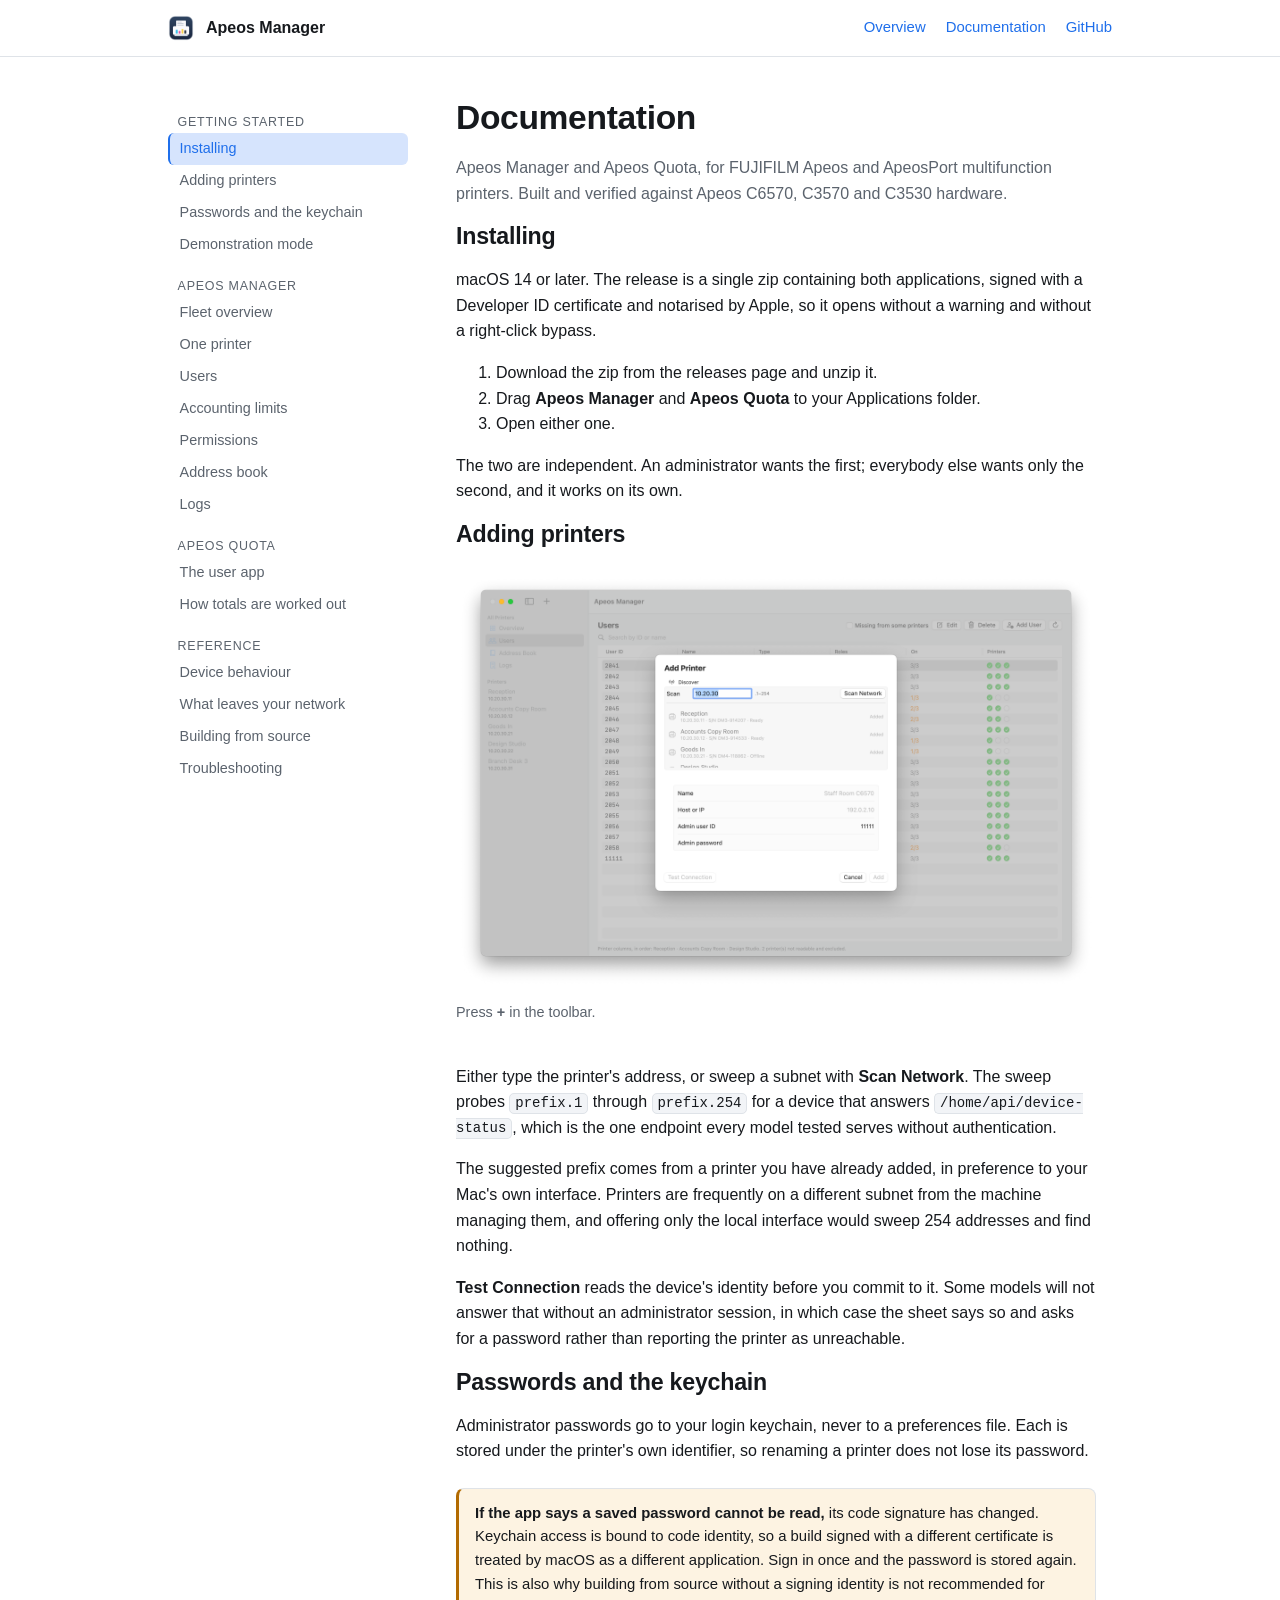
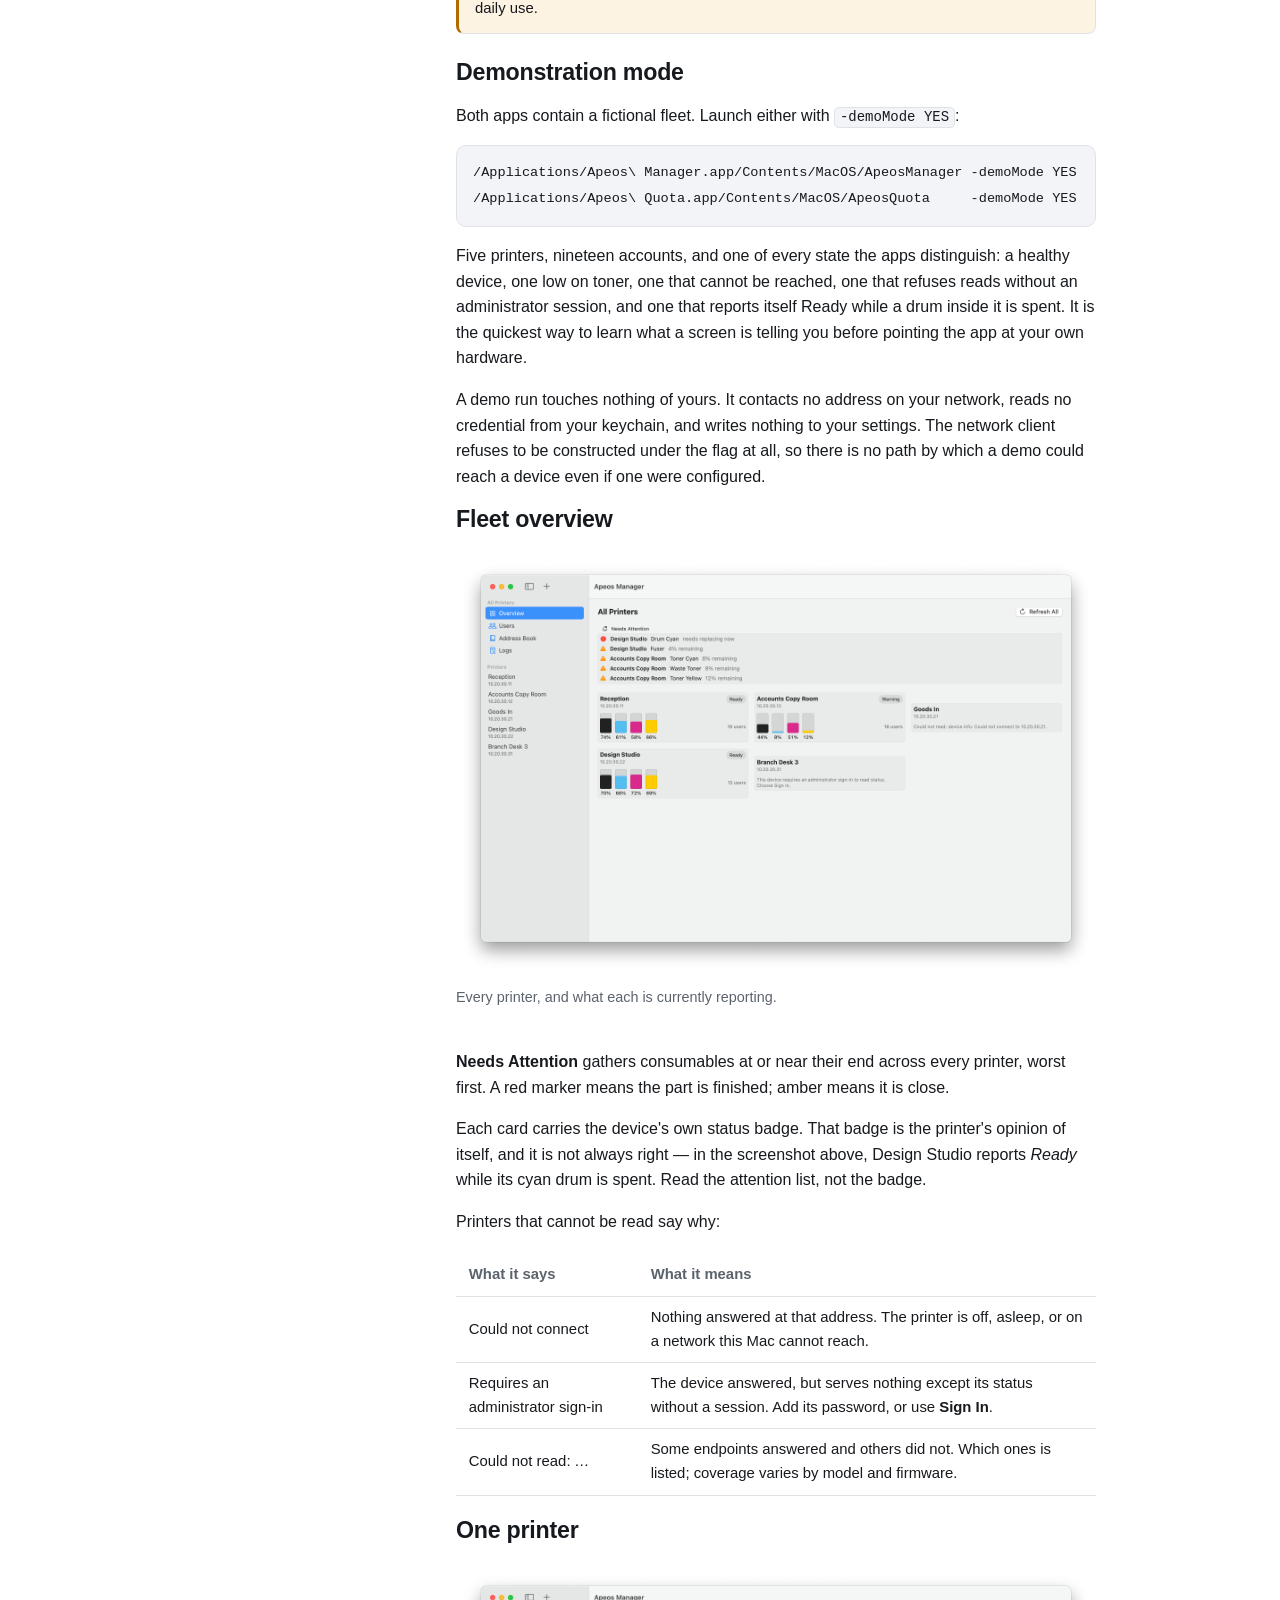
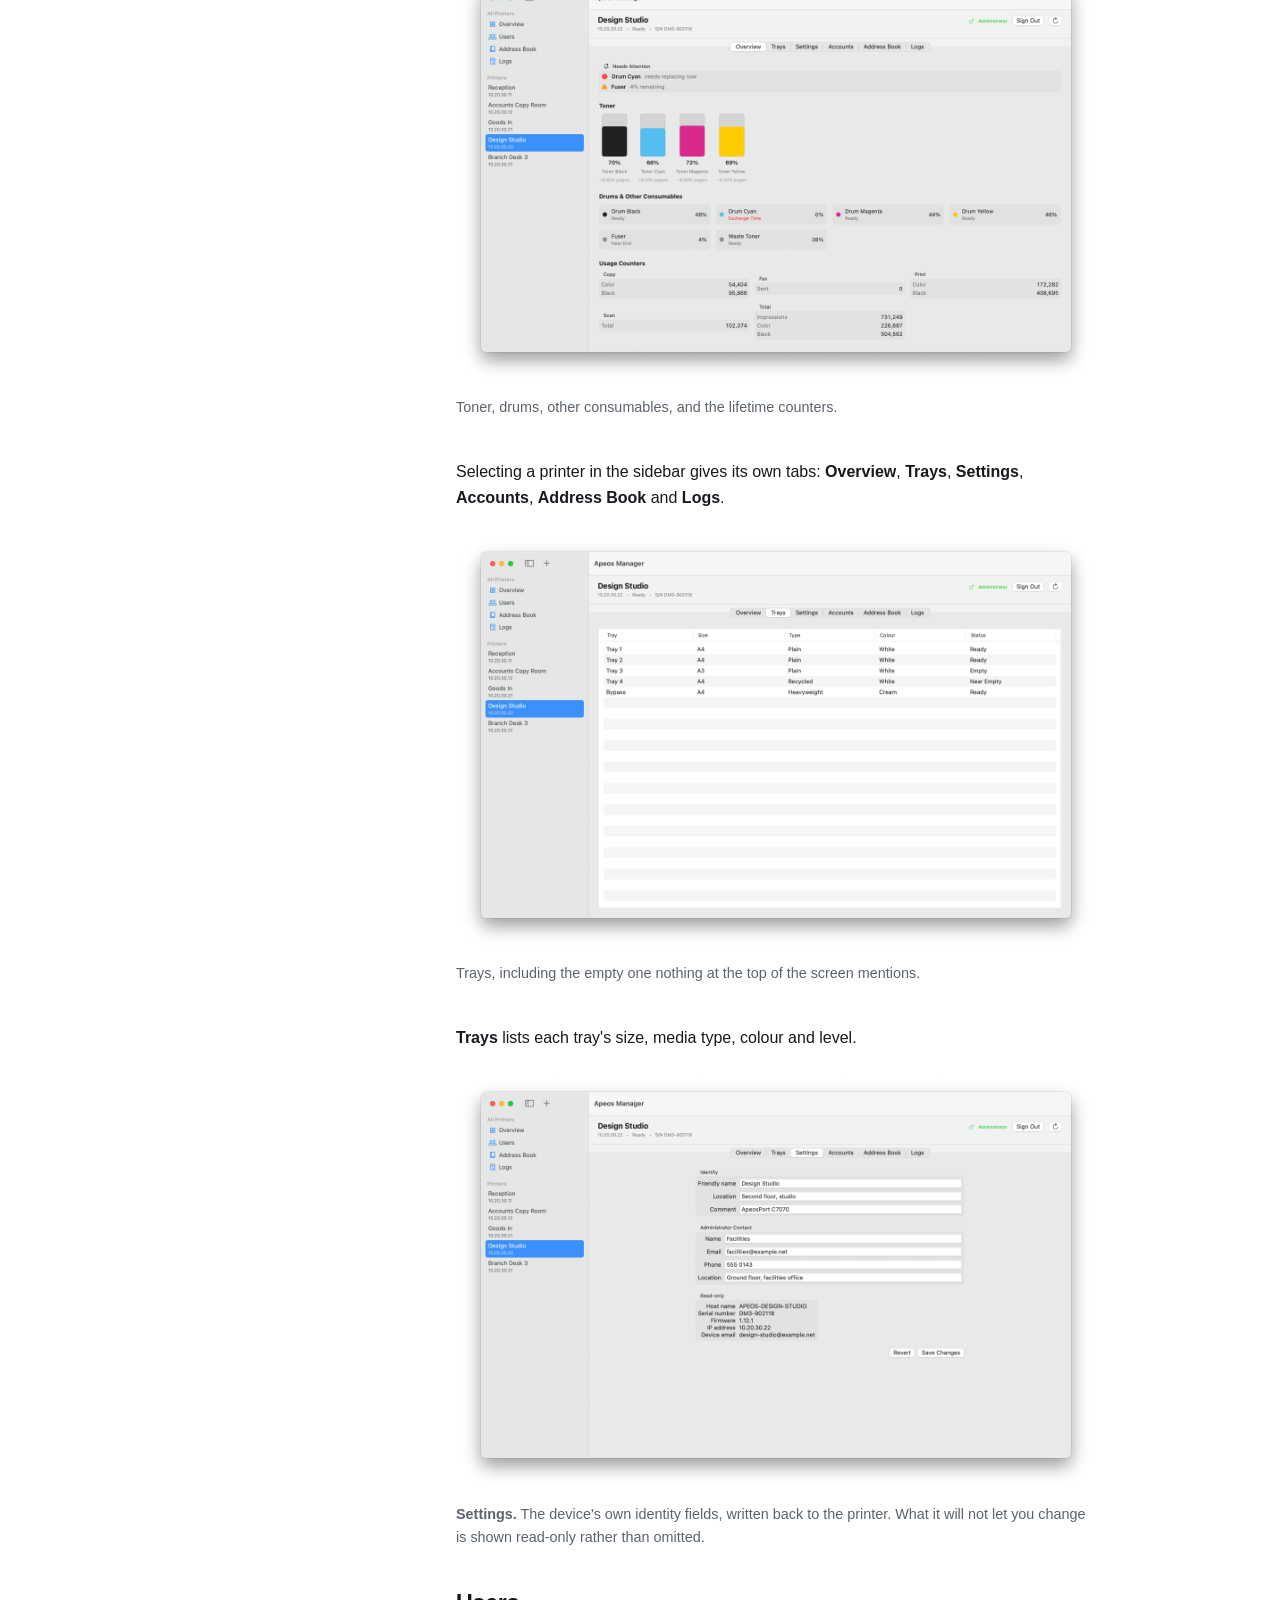
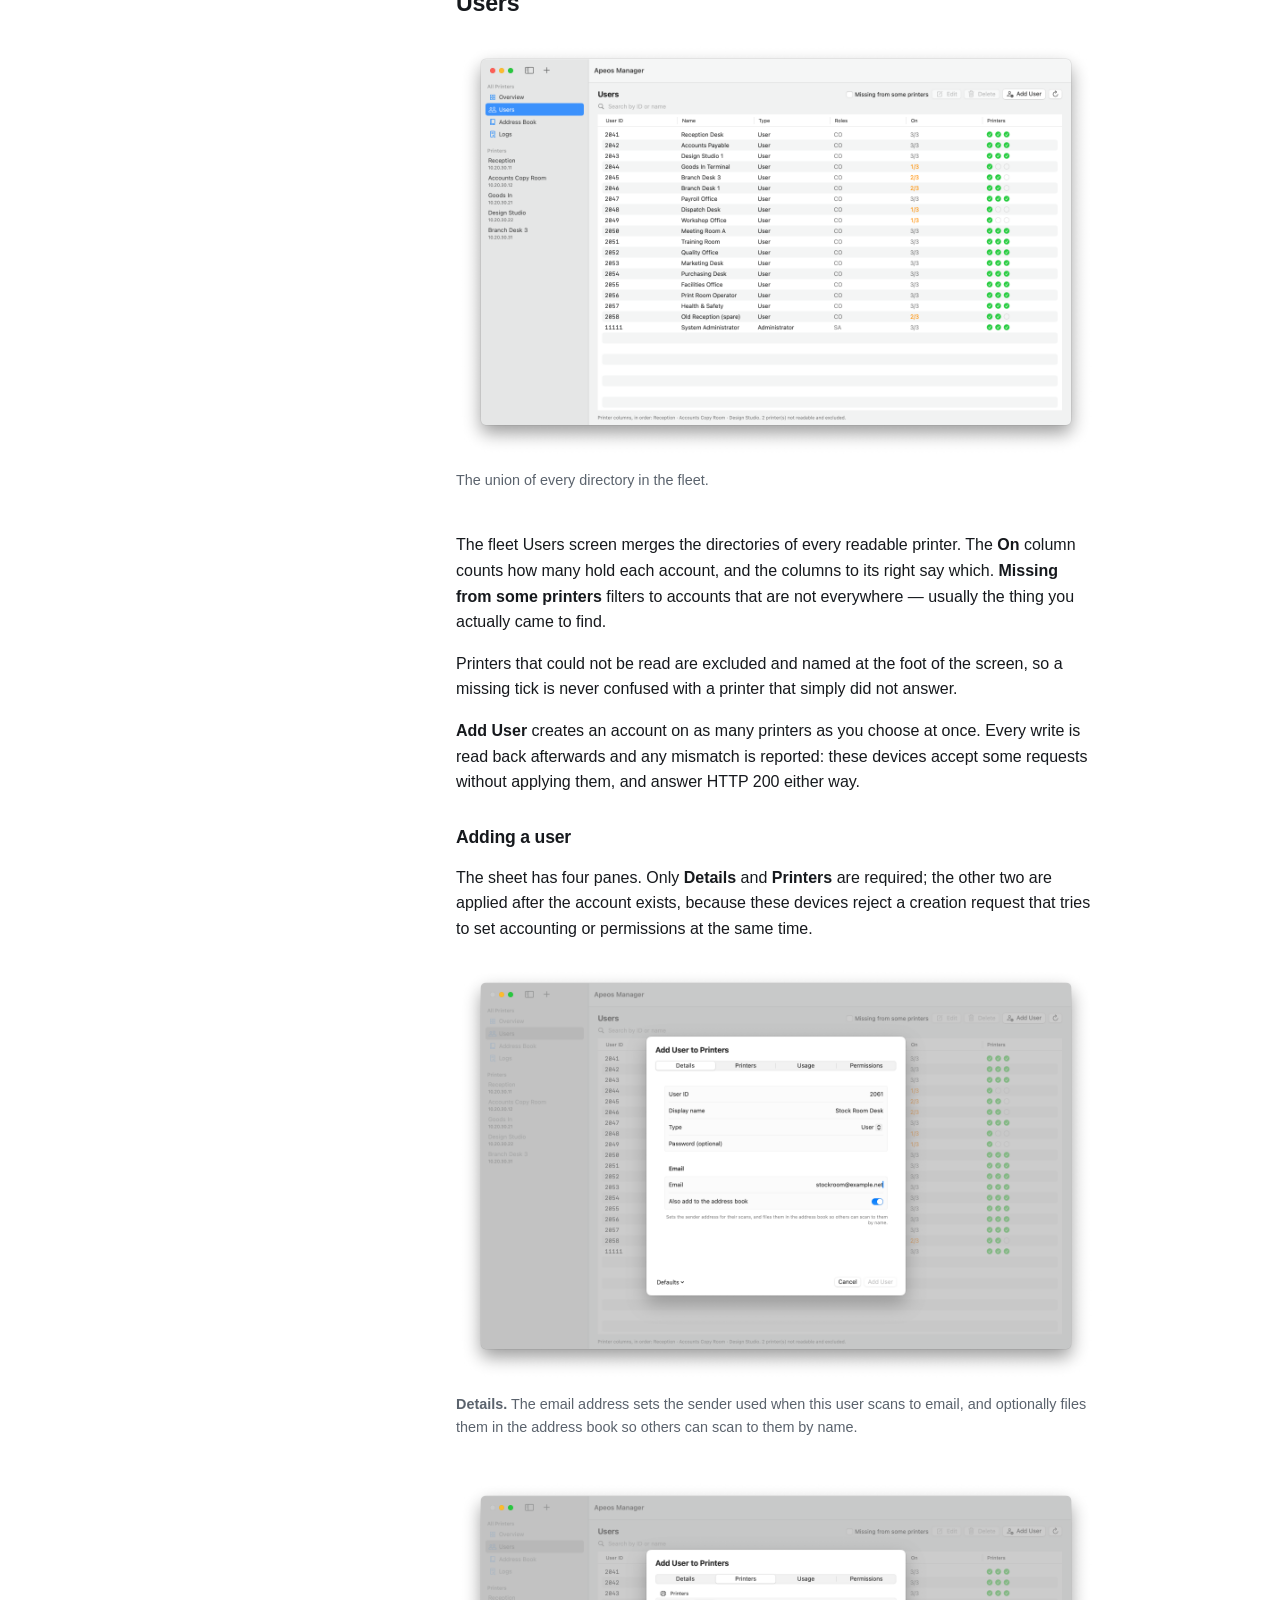
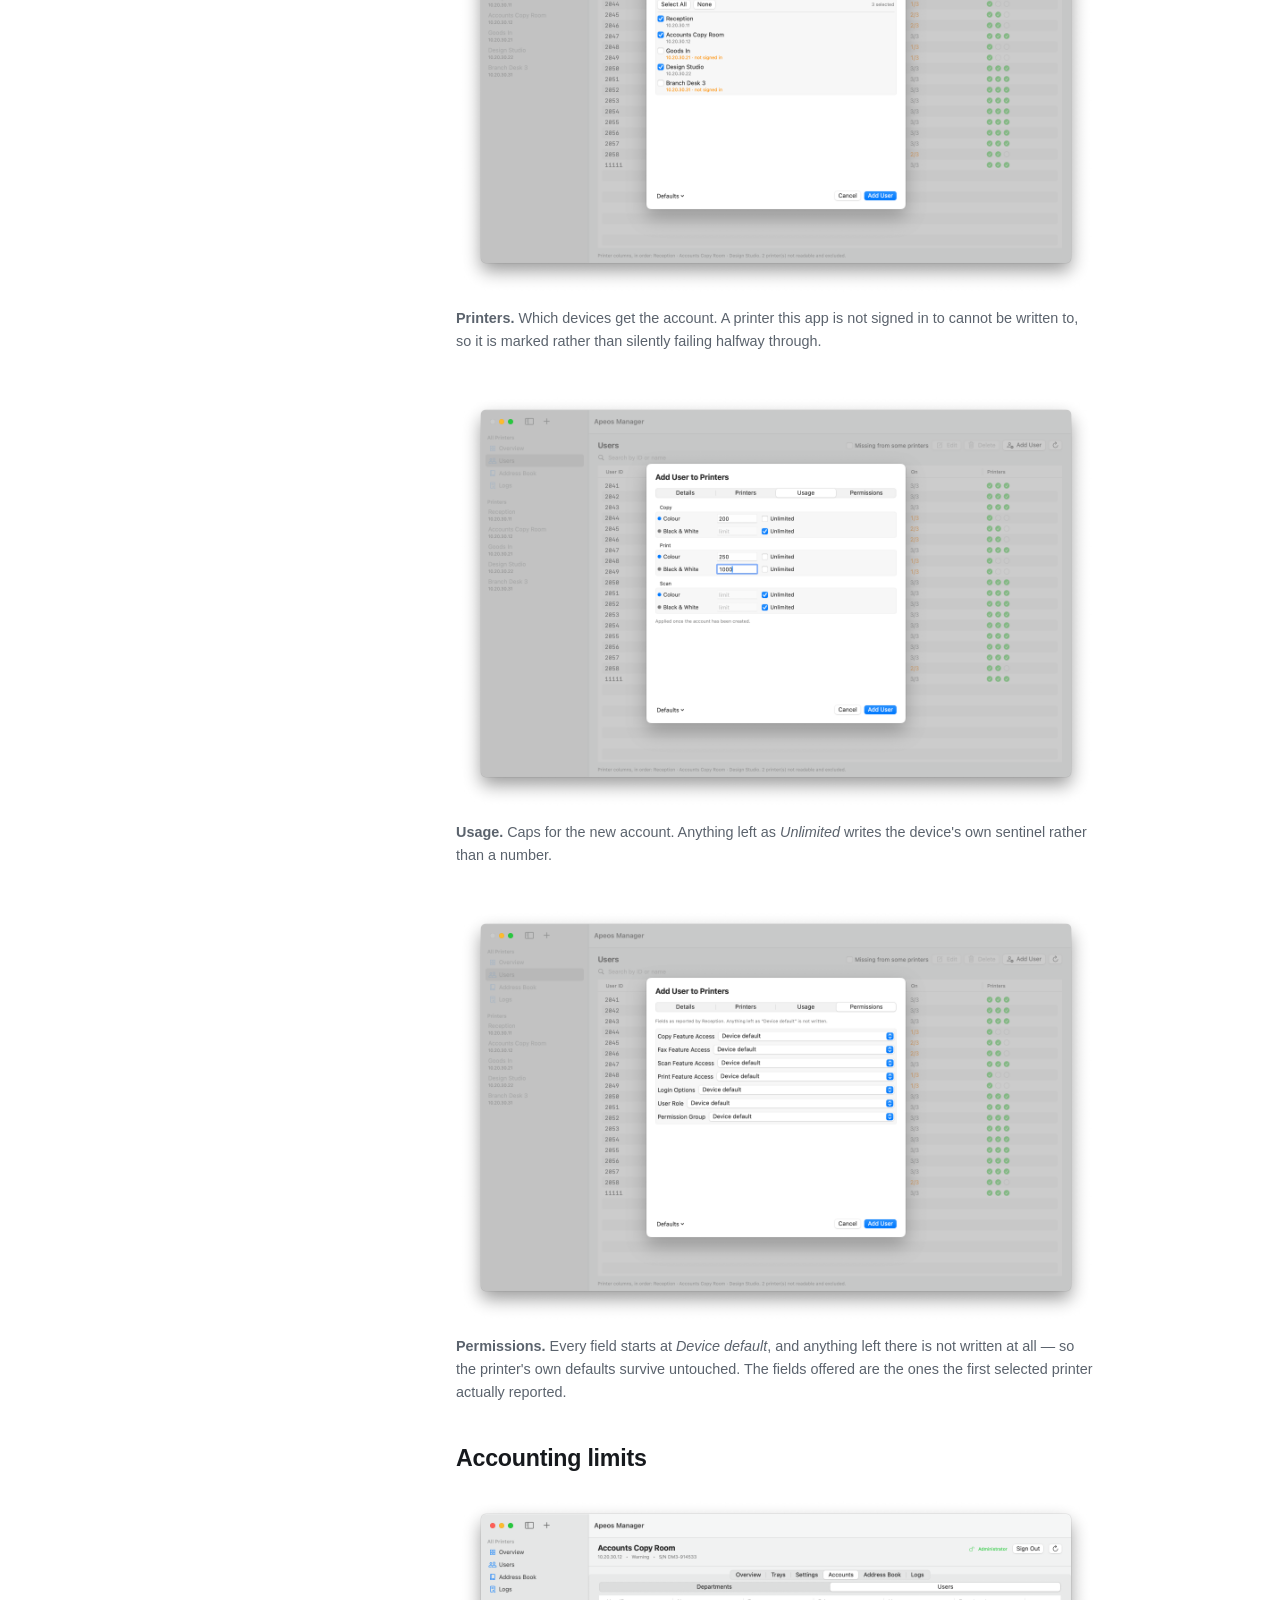
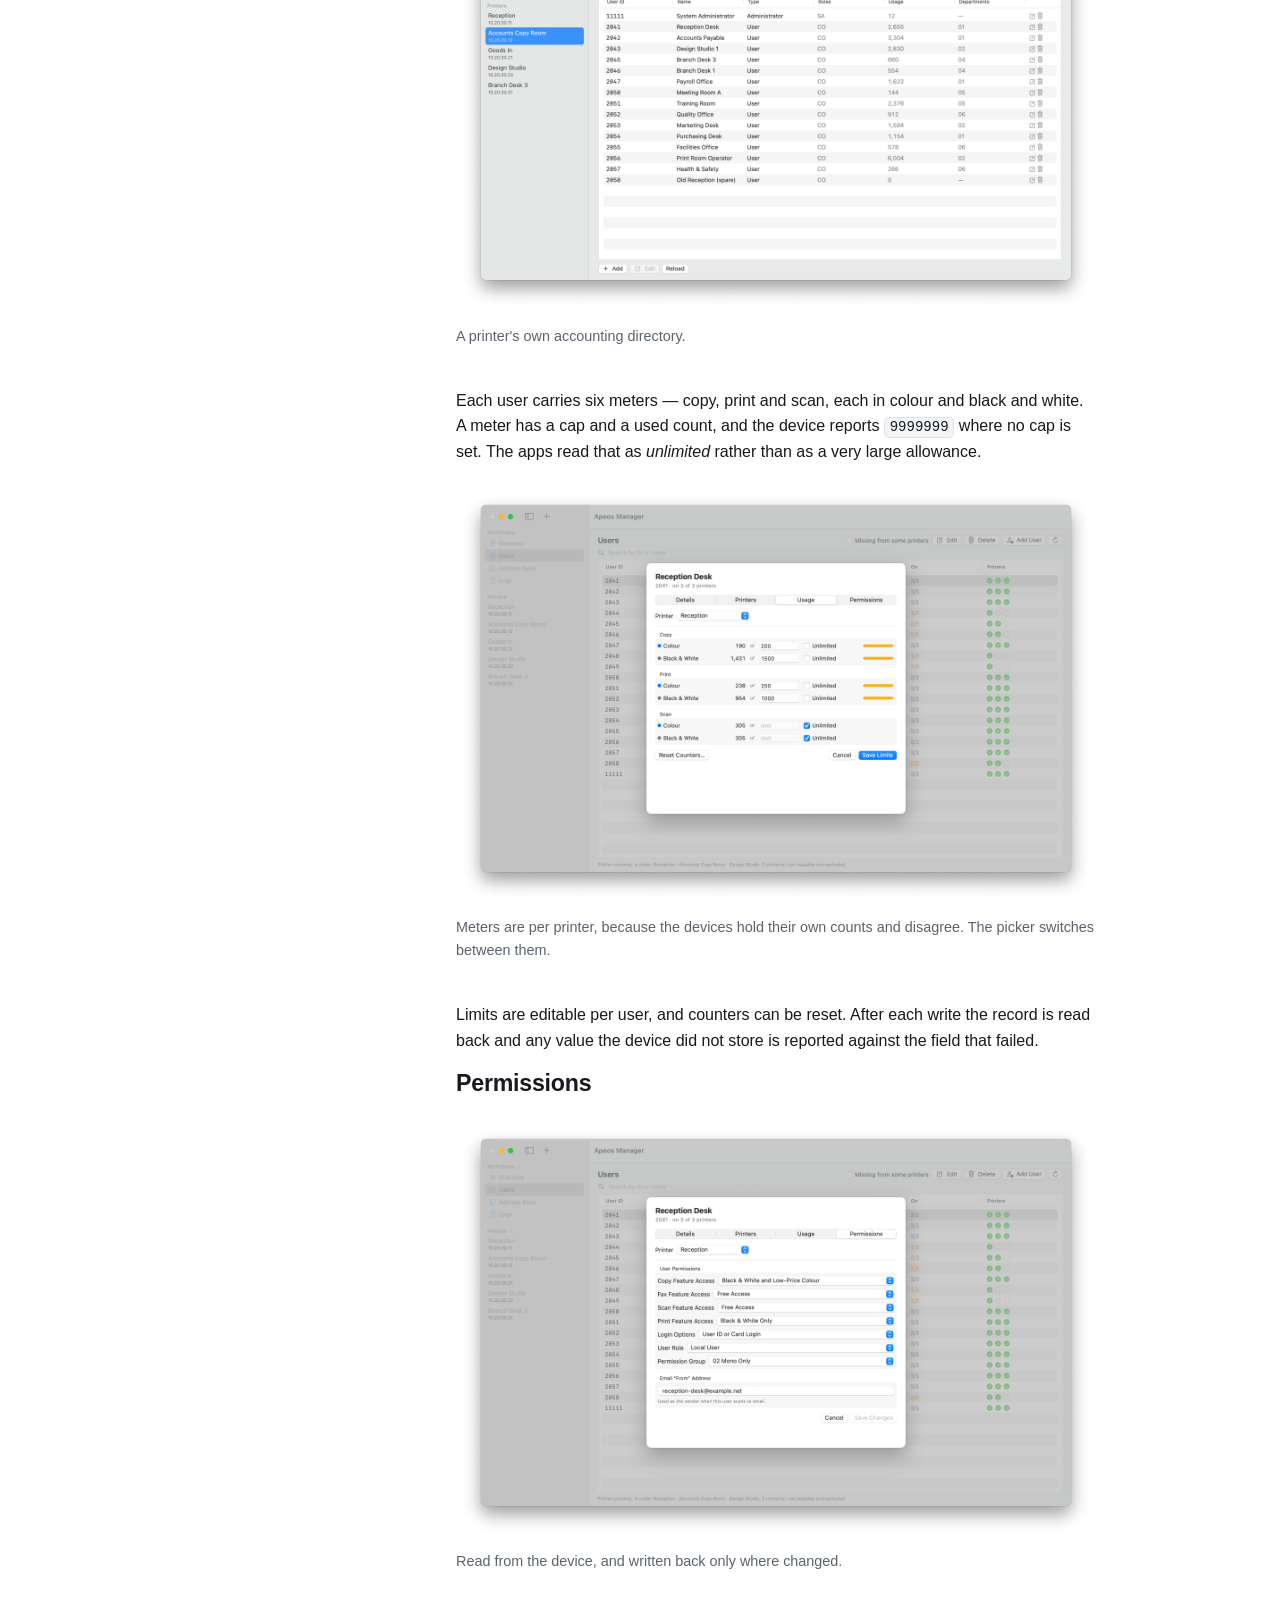
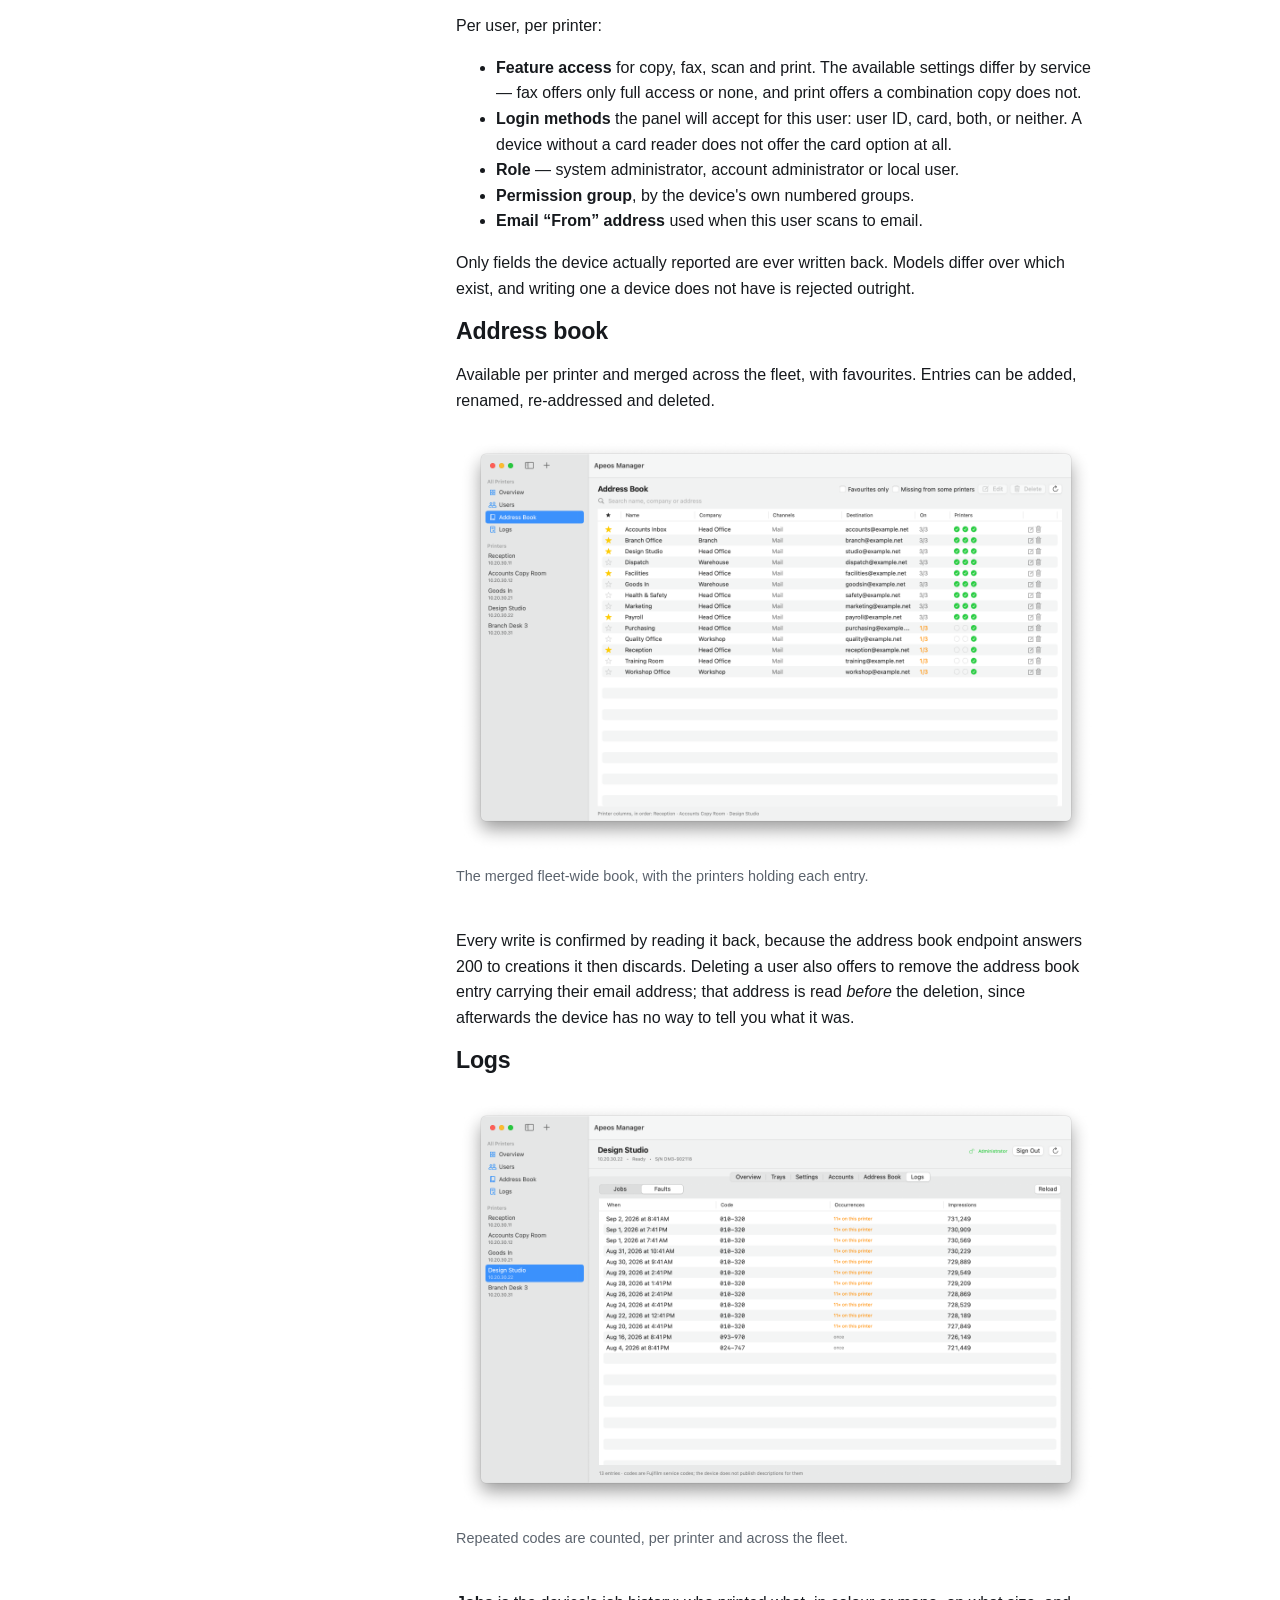
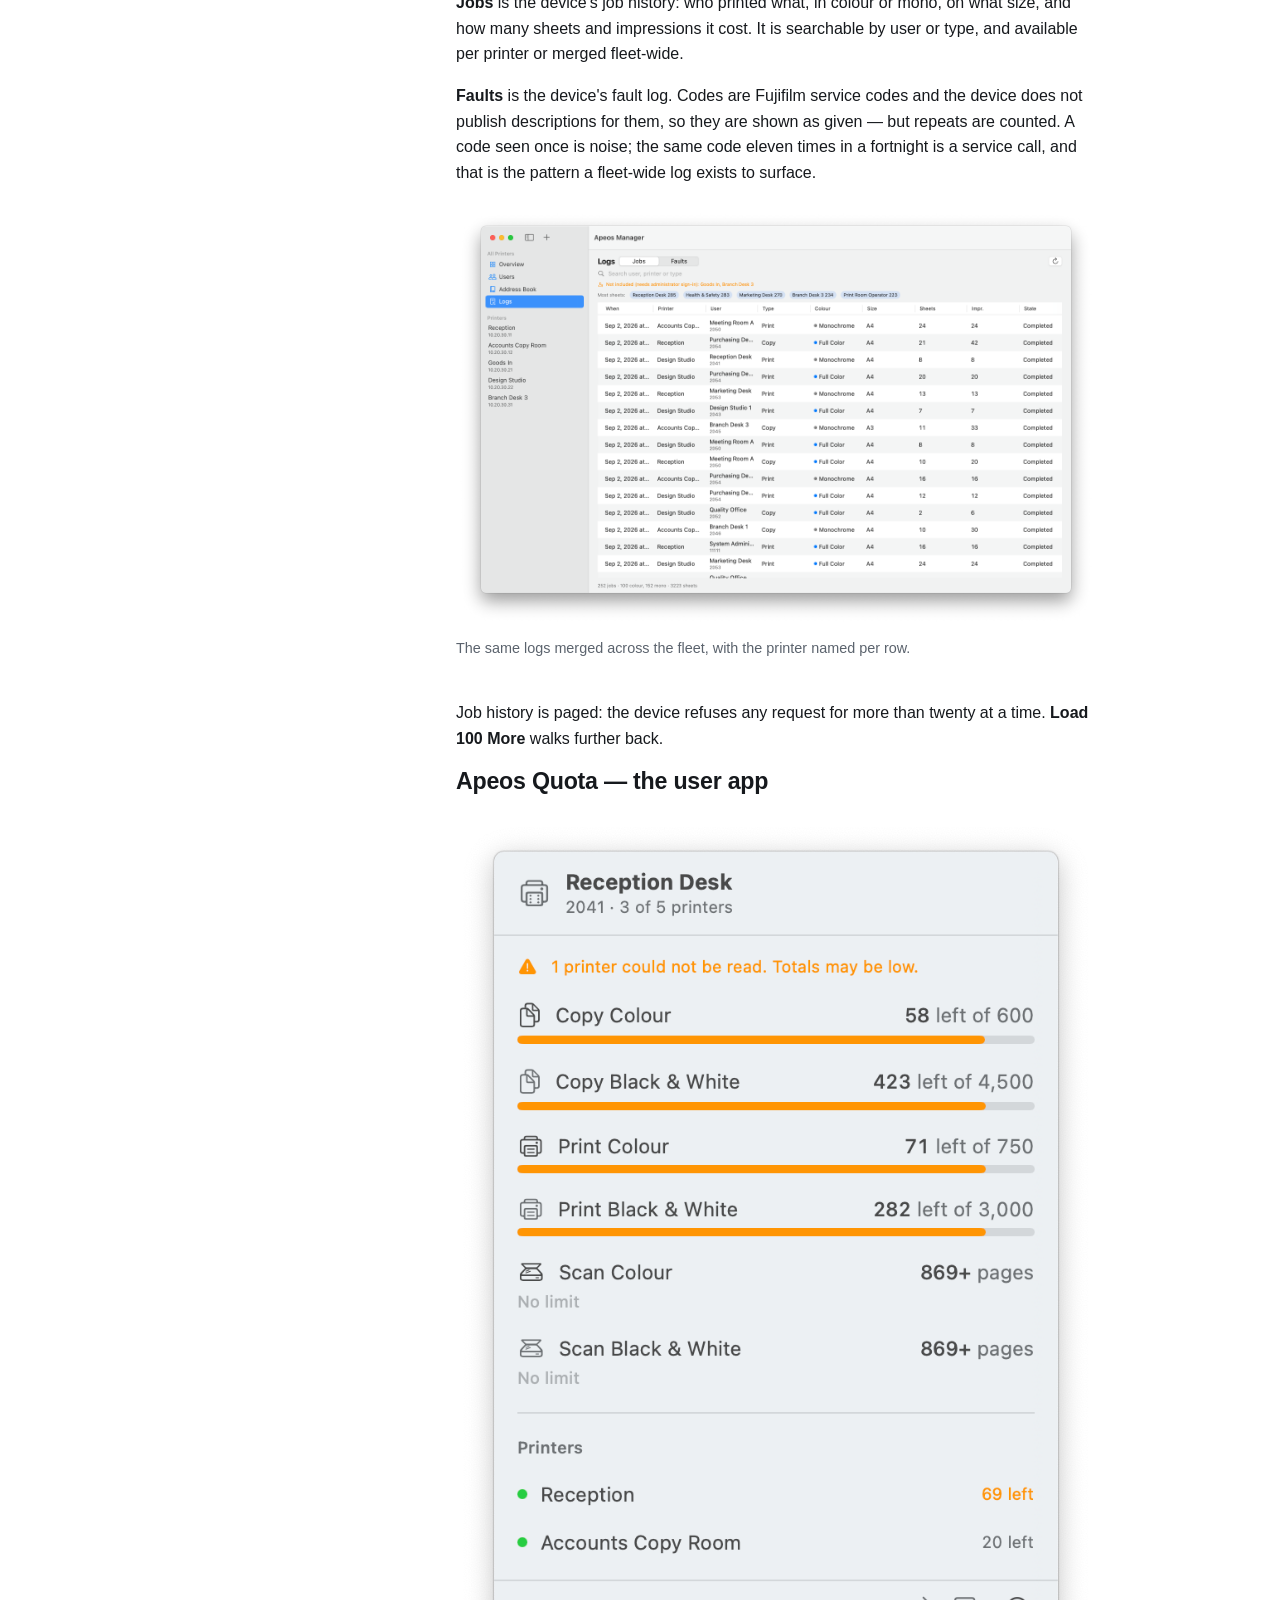
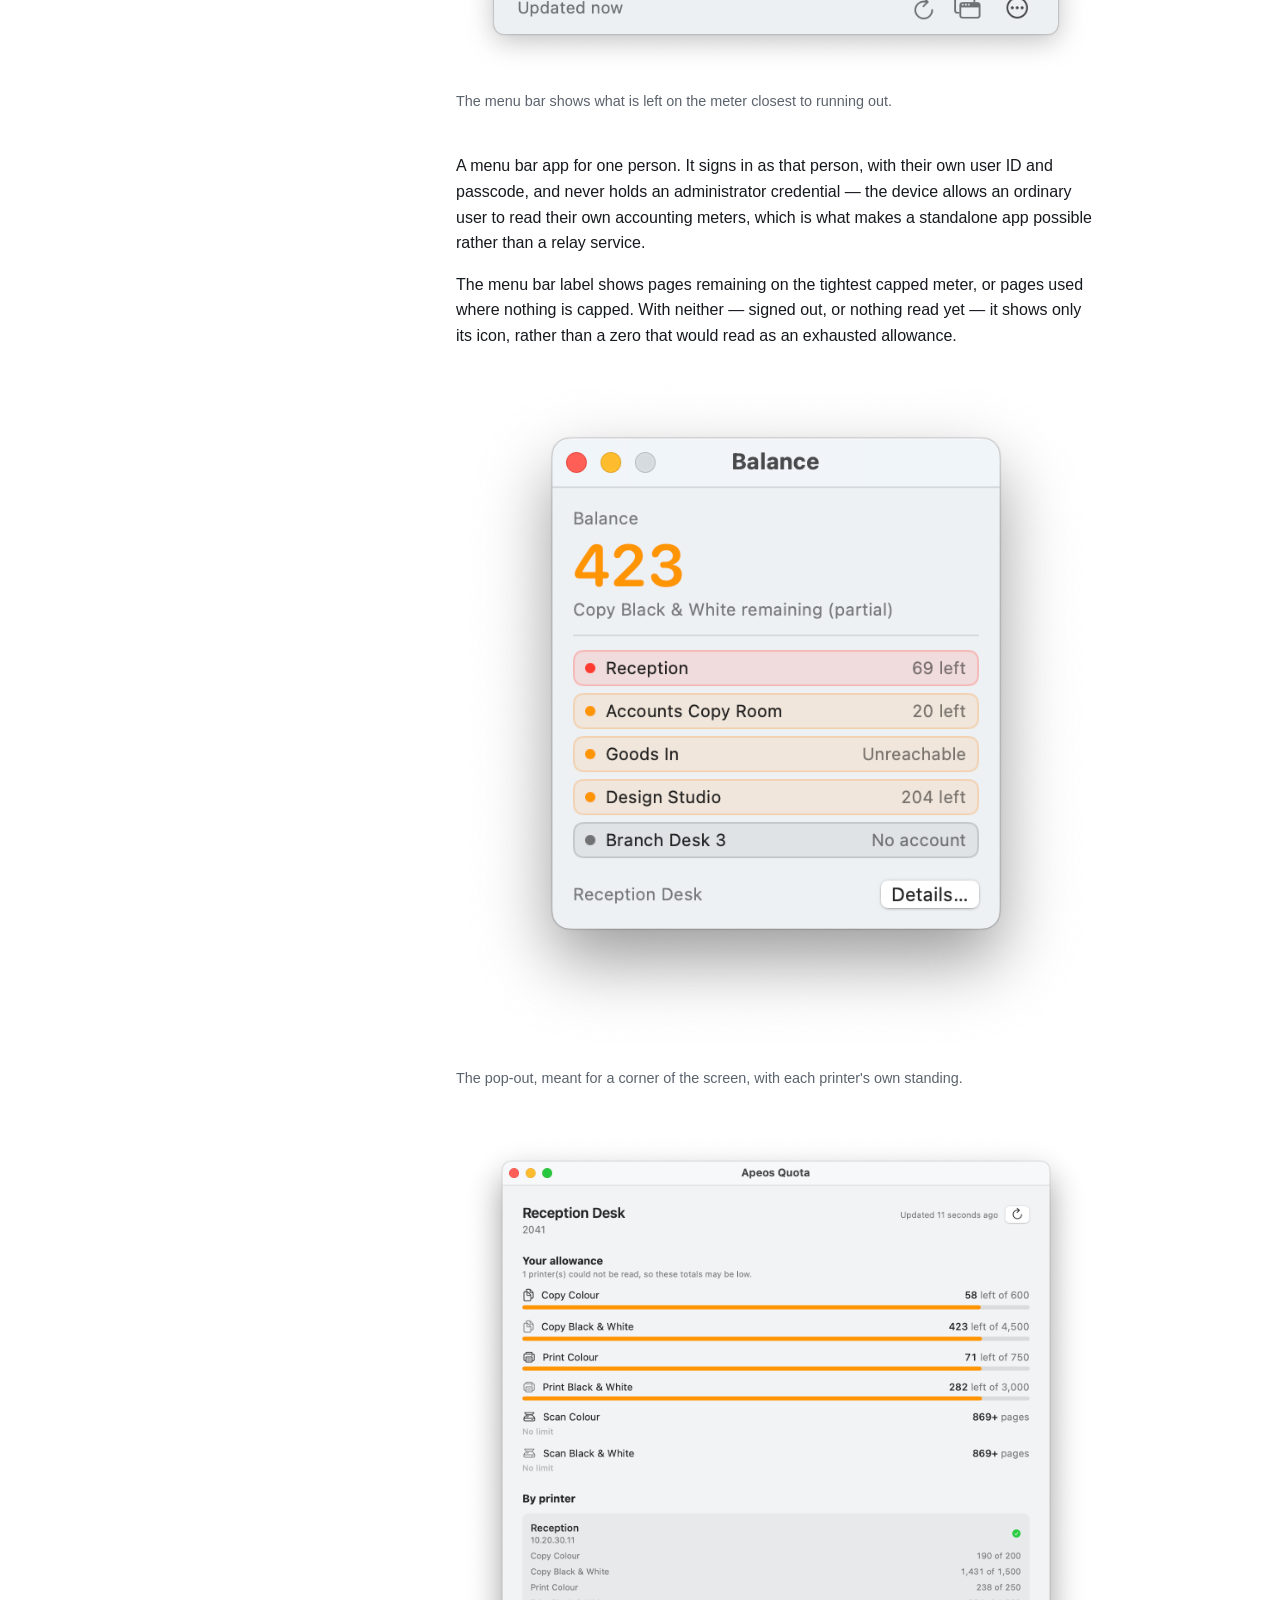
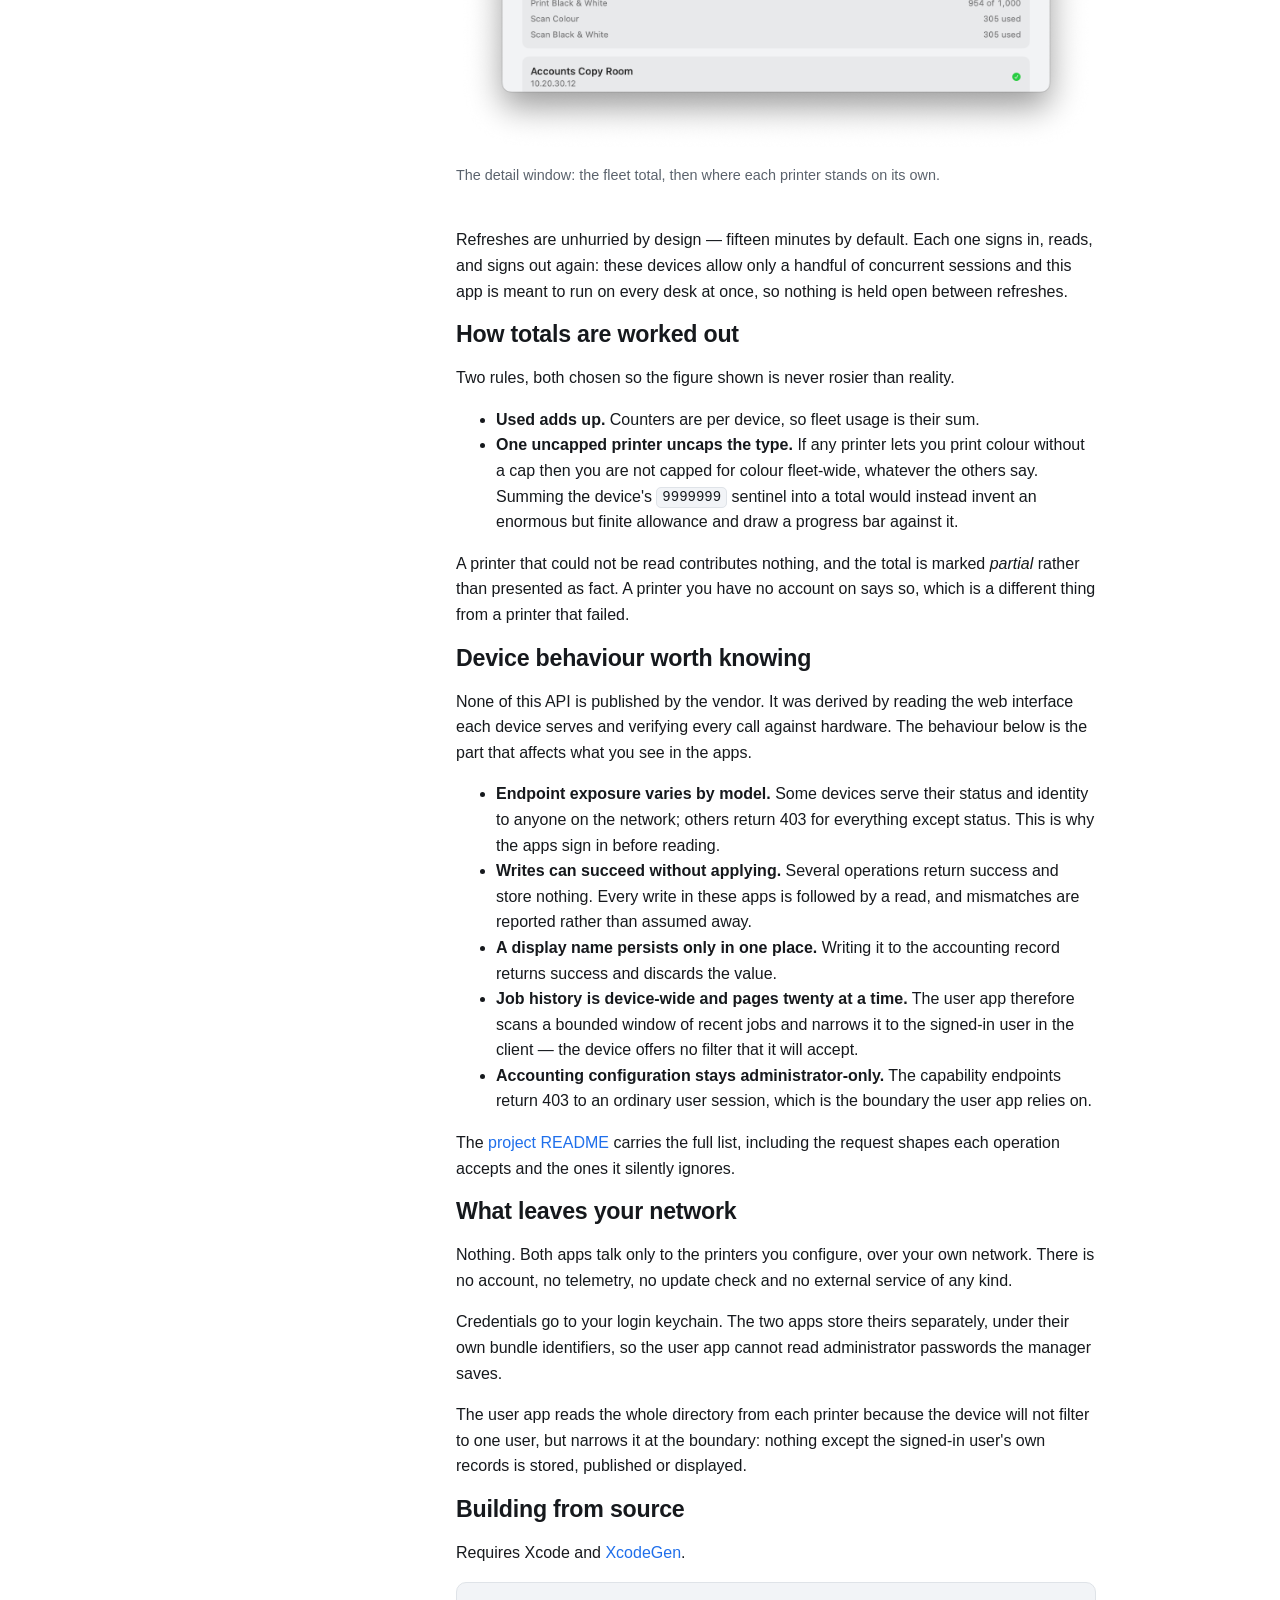
==== commit 6c1d4cf8: "Screenshot the user editors, and the printer settings tab Seven shots were missing the part of the a" ====
--- a/docs/documentation.html
+++ b/docs/documentation.html
@@ -218,10 +218,18 @@
       </figure>
       <p>
         <strong>Trays</strong> lists each tray's size, media type, colour and level.
-        <strong>Settings</strong> shows the device's own identity fields &mdash; friendly
-        name, location, and administrator contact details &mdash; and can write them
-        back.
-      </p>
+      </p>
+      <figure>
+        <img src="screenshots/printer-settings.png"
+             alt="A printer's Settings tab: editable friendly name, location and comment;
+                  administrator name, email, phone and location; and a read-only block
+                  giving host name, serial number, firmware, IP address and device
+                  email.">
+        <figcaption>
+          <strong>Settings.</strong> The device's own identity fields, written back to the
+          printer. What it will not let you change is shown read-only rather than omitted.
+        </figcaption>
+      </figure>
     </section>
 
     <section id="users">
@@ -250,6 +258,62 @@
         devices accept some requests without applying them, and answer HTTP 200 either
         way.
       </p>
+
+      <h3>Adding a user</h3>
+      <p>
+        The sheet has four panes. Only <strong>Details</strong> and
+        <strong>Printers</strong> are required; the other two are applied after the
+        account exists, because these devices reject a creation request that tries to set
+        accounting or permissions at the same time.
+      </p>
+
+      <figure>
+        <img src="screenshots/add-user-details.png"
+             alt="The Add User sheet on its Details pane: user ID 2061, display name
+                  Stock Room Desk, type User, an optional password field, and an email
+                  address with a switch to add it to the address book as well.">
+        <figcaption>
+          <strong>Details.</strong> The email address sets the sender used when this user
+          scans to email, and optionally files them in the address book so others can
+          scan to them by name.
+        </figcaption>
+      </figure>
+
+      <figure>
+        <img src="screenshots/add-user-printers.png"
+             alt="The Printers pane: five printers with checkboxes, three ticked and
+                  marked three selected. The two that are not signed in are shown in
+                  amber and left unticked.">
+        <figcaption>
+          <strong>Printers.</strong> Which devices get the account. A printer this app is
+          not signed in to cannot be written to, so it is marked rather than silently
+          failing halfway through.
+        </figcaption>
+      </figure>
+
+      <figure>
+        <img src="screenshots/add-user-usage.png"
+             alt="The Usage pane: copy, print and scan meters in colour and mono, with
+                  copy colour capped at 200, print colour at 250, print black and white
+                  at 1000, and both scan meters left unlimited.">
+        <figcaption>
+          <strong>Usage.</strong> Caps for the new account. Anything left as
+          <em>Unlimited</em> writes the device's own sentinel rather than a number.
+        </figcaption>
+      </figure>
+
+      <figure>
+        <img src="screenshots/add-user-permissions.png"
+             alt="The Permissions pane: seven dropdowns for copy, fax, scan and print
+                  access, login options, user role and permission group, each set to
+                  Device default.">
+        <figcaption>
+          <strong>Permissions.</strong> Every field starts at <em>Device default</em>, and
+          anything left there is not written at all &mdash; so the printer's own defaults
+          survive untouched. The fields offered are the ones the first selected printer
+          actually reported.
+        </figcaption>
+      </figure>
     </section>
 
     <section id="usage">
@@ -266,6 +330,17 @@
         <code>9999999</code> where no cap is set. The apps read that as
         <em>unlimited</em> rather than as a very large allowance.
       </p>
+      <figure>
+        <img src="screenshots/edit-user-usage.png"
+             alt="Editing a user's usage: a printer picker set to Reception, then copy
+                  colour at 190 of 200, copy black and white at 1,431 of 1,500, print
+                  colour at 238 of 250 and print black and white at 954 of 1,000, each
+                  with an amber bar, and both scan meters unlimited.">
+        <figcaption>
+          Meters are per printer, because the devices hold their own counts and disagree.
+          The picker switches between them.
+        </figcaption>
+      </figure>
       <p>
         Limits are editable per user, and counters can be reset. After each write the
         record is read back and any value the device did not store is reported against
@@ -275,6 +350,14 @@
 
     <section id="permissions">
       <h2>Permissions</h2>
+      <figure>
+        <img src="screenshots/edit-user-permissions.png"
+             alt="A user's permissions on one printer: copy set to Black and White and
+                  Low-Price Colour, fax and scan to Free Access, print to Black and White
+                  Only, login to User ID or Card Login, role Local User, permission group
+                  02 Mono Only, and an email From address.">
+        <figcaption>Read from the device, and written back only where changed.</figcaption>
+      </figure>
       <p>Per user, per printer:</p>
       <ul>
         <li><strong>Feature access</strong> for copy, fax, scan and print. The available
@@ -576,5 +659,7 @@
 })();
 </script>
 
+<script src="assets/lightbox.js"></script>
+
 </body>
 </html>
--- a/docs/assets/style.css
+++ b/docs/assets/style.css
@@ -181,3 +181,57 @@
     padding: 2rem 0 3rem; color: var(--text-dim); font-size: .88rem;
 }
 footer p { margin: .35rem 0; }
+
+/* ---- lightbox ----
+   Screenshots are 2640px wide and shown at a third of that, so the detail that makes
+   them worth including -- a fault code, a meter, a status badge -- is unreadable until
+   they are opened. The overlay is a <dialog>, which brings Escape, a focus trap and an
+   inert background with it rather than needing all three reimplemented. */
+
+figure img { cursor: zoom-in; }
+
+.lightbox {
+    position: fixed; inset: 0;
+    width: 100vw; height: 100vh;
+    max-width: 100vw; max-height: 100vh;
+    border: 0; padding: 0;
+    overflow: hidden;
+    /* The dim is painted on the element itself, not left to ::backdrop alone. A dialog
+       sized by its content does not necessarily cover the viewport, and a backdrop that
+       fails to paint leaves the caption sitting unreadable on top of the page. */
+    background: rgba(0, 0, 0, .78);
+    color: #f2f4f7;
+}
+.lightbox::backdrop { background: rgba(0, 0, 0, .78); }
+
+.lightbox-inner {
+    display: flex; flex-direction: column; align-items: center; justify-content: center;
+    gap: .9rem; height: 100%; padding: 2.5rem 1.5rem 1.5rem;
+}
+.lightbox img {
+    display: block;
+    max-width: min(1600px, 96vw);
+    max-height: 82vh;
+    width: auto; height: auto;
+    border-radius: var(--radius);
+    box-shadow: 0 24px 64px rgba(0, 0, 0, .45);
+    cursor: zoom-out;
+}
+.lightbox .cap {
+    margin: 0; max-width: 46rem; text-align: center;
+    font-size: .9rem; line-height: 1.5; color: #f2f4f7;
+    text-shadow: 0 1px 3px rgba(0, 0, 0, .6);
+}
+.lightbox .close {
+    position: absolute; top: .75rem; right: .9rem;
+    width: 2rem; height: 2rem; line-height: 1;
+    border: 0; border-radius: 999px; cursor: pointer;
+    background: rgba(255, 255, 255, .14); color: #fff;
+    font-size: 1.15rem; font-family: var(--sans);
+}
+.lightbox .close:hover { background: rgba(255, 255, 255, .26); }
+.lightbox .close:focus-visible,
+.lightbox img:focus-visible { outline: 2px solid #fff; outline-offset: 3px; }
+
+/* The page behind must not scroll while the overlay is up. */
+body.lightbox-open { overflow: hidden; }
